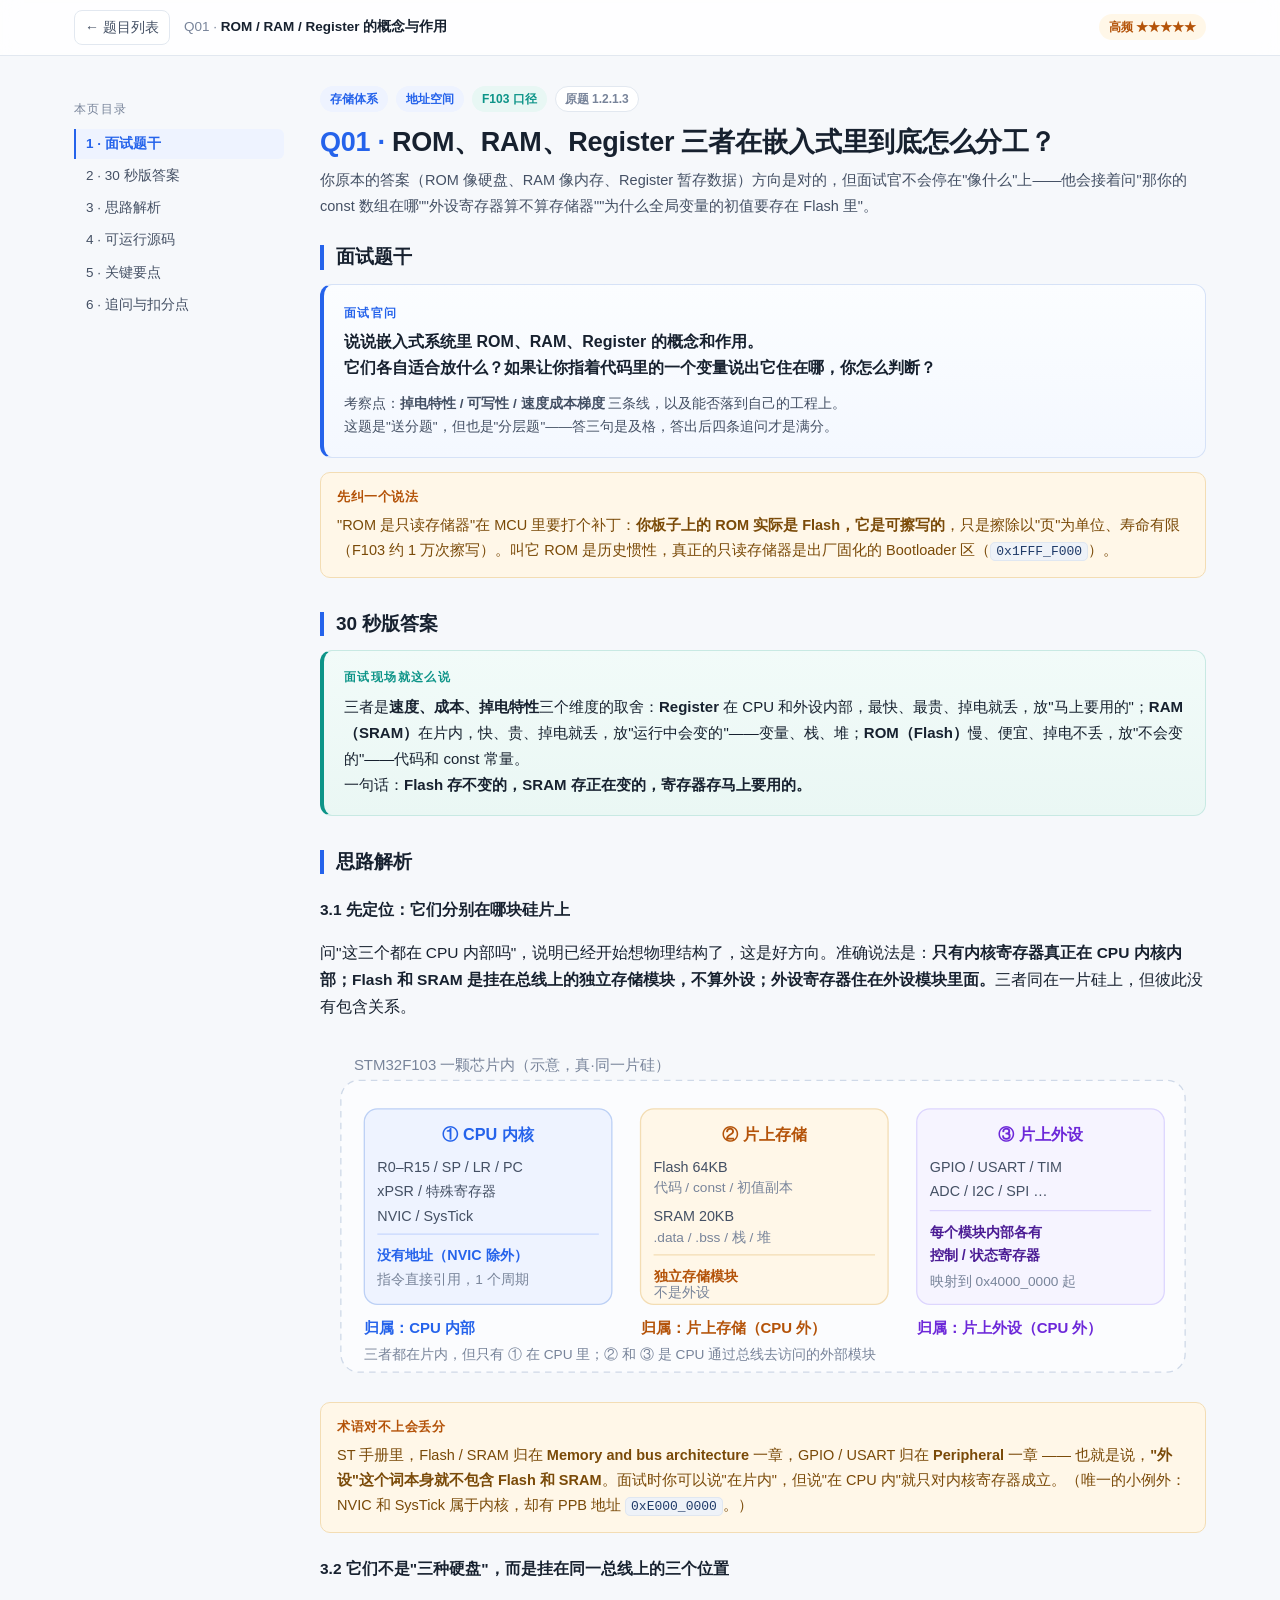
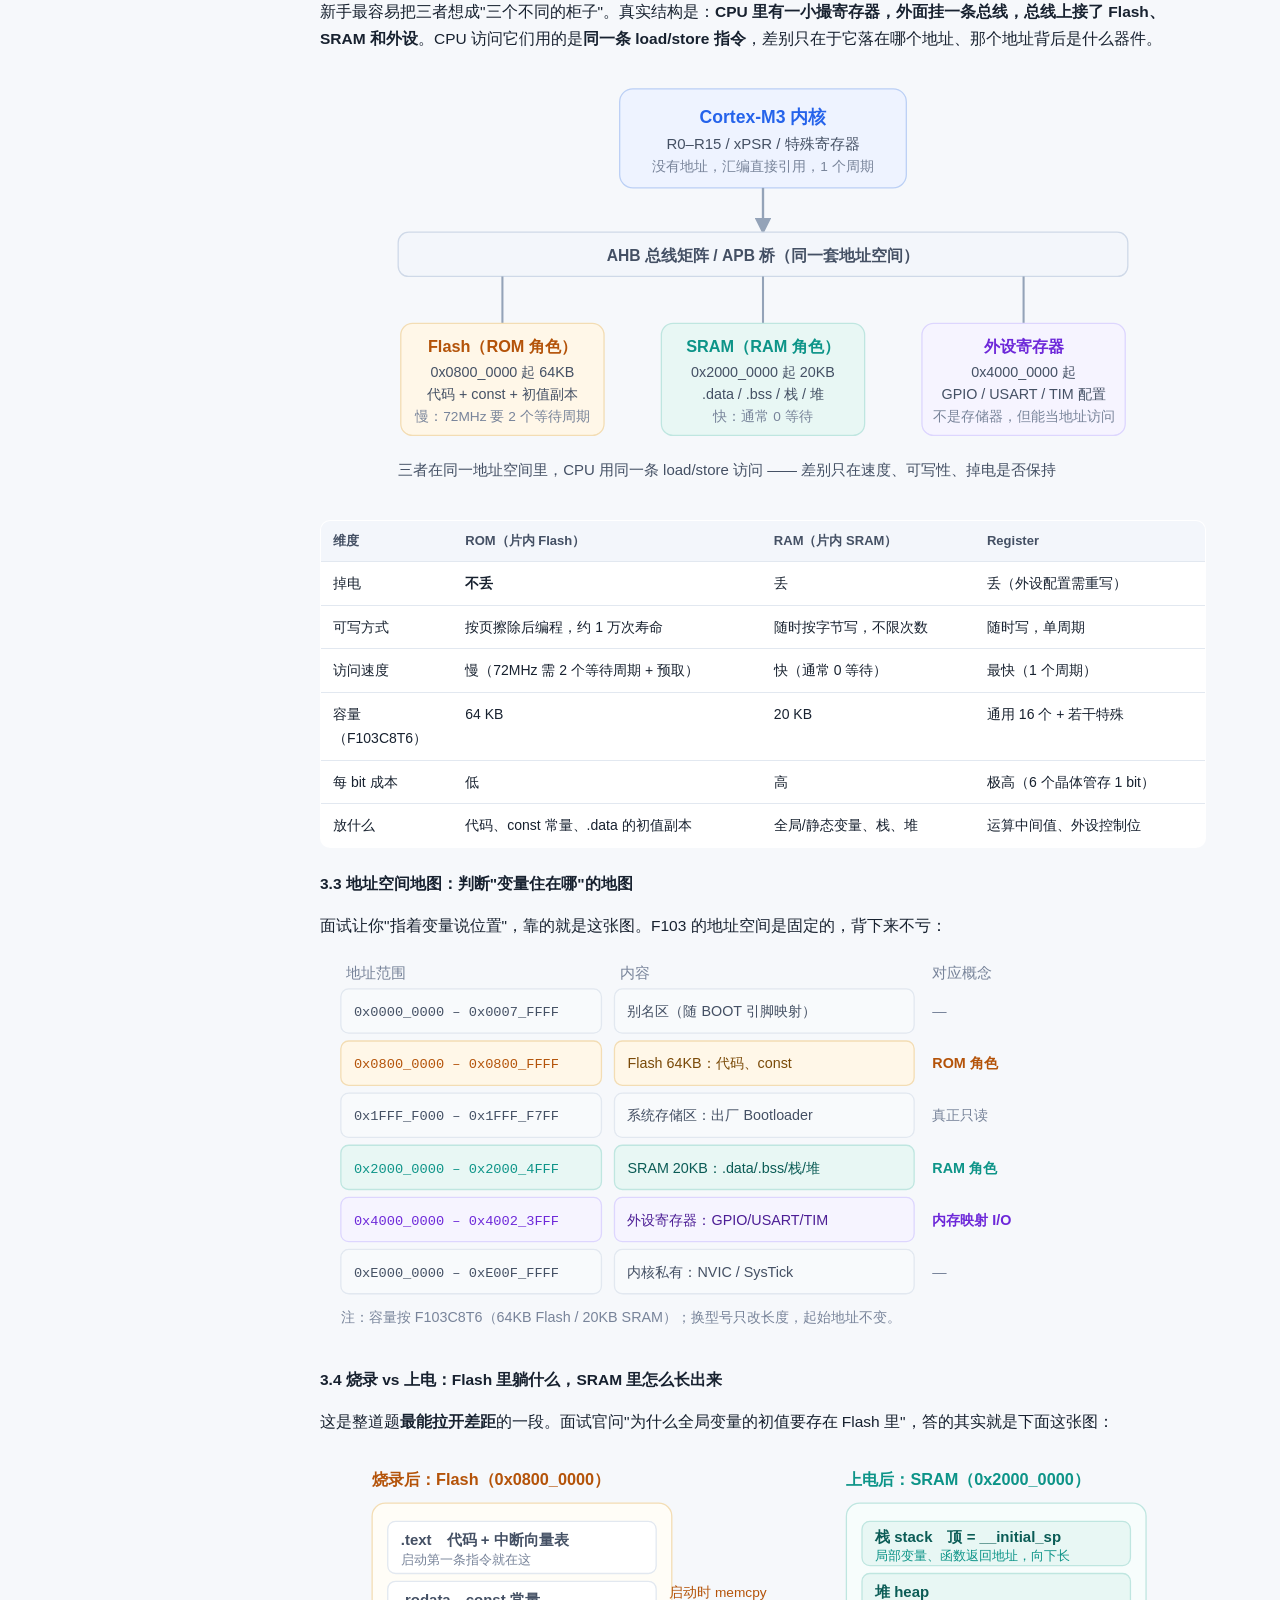
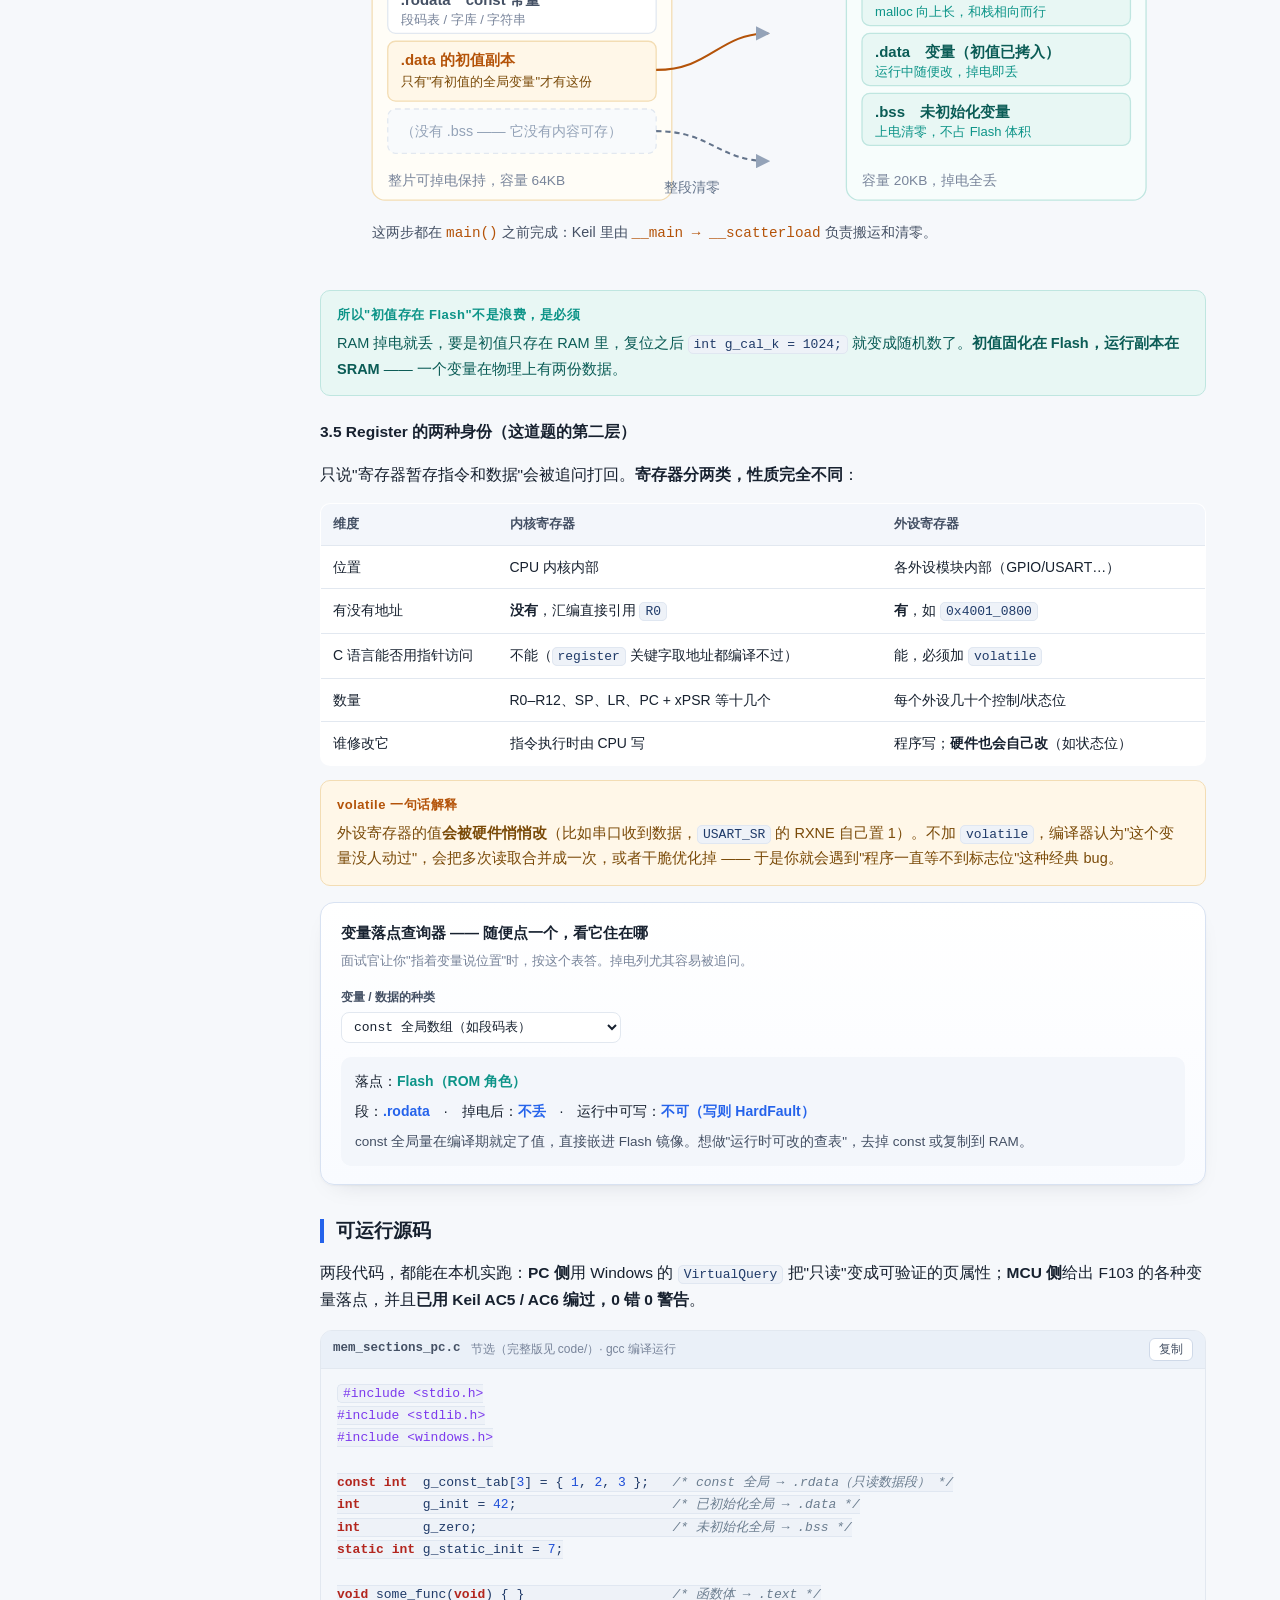
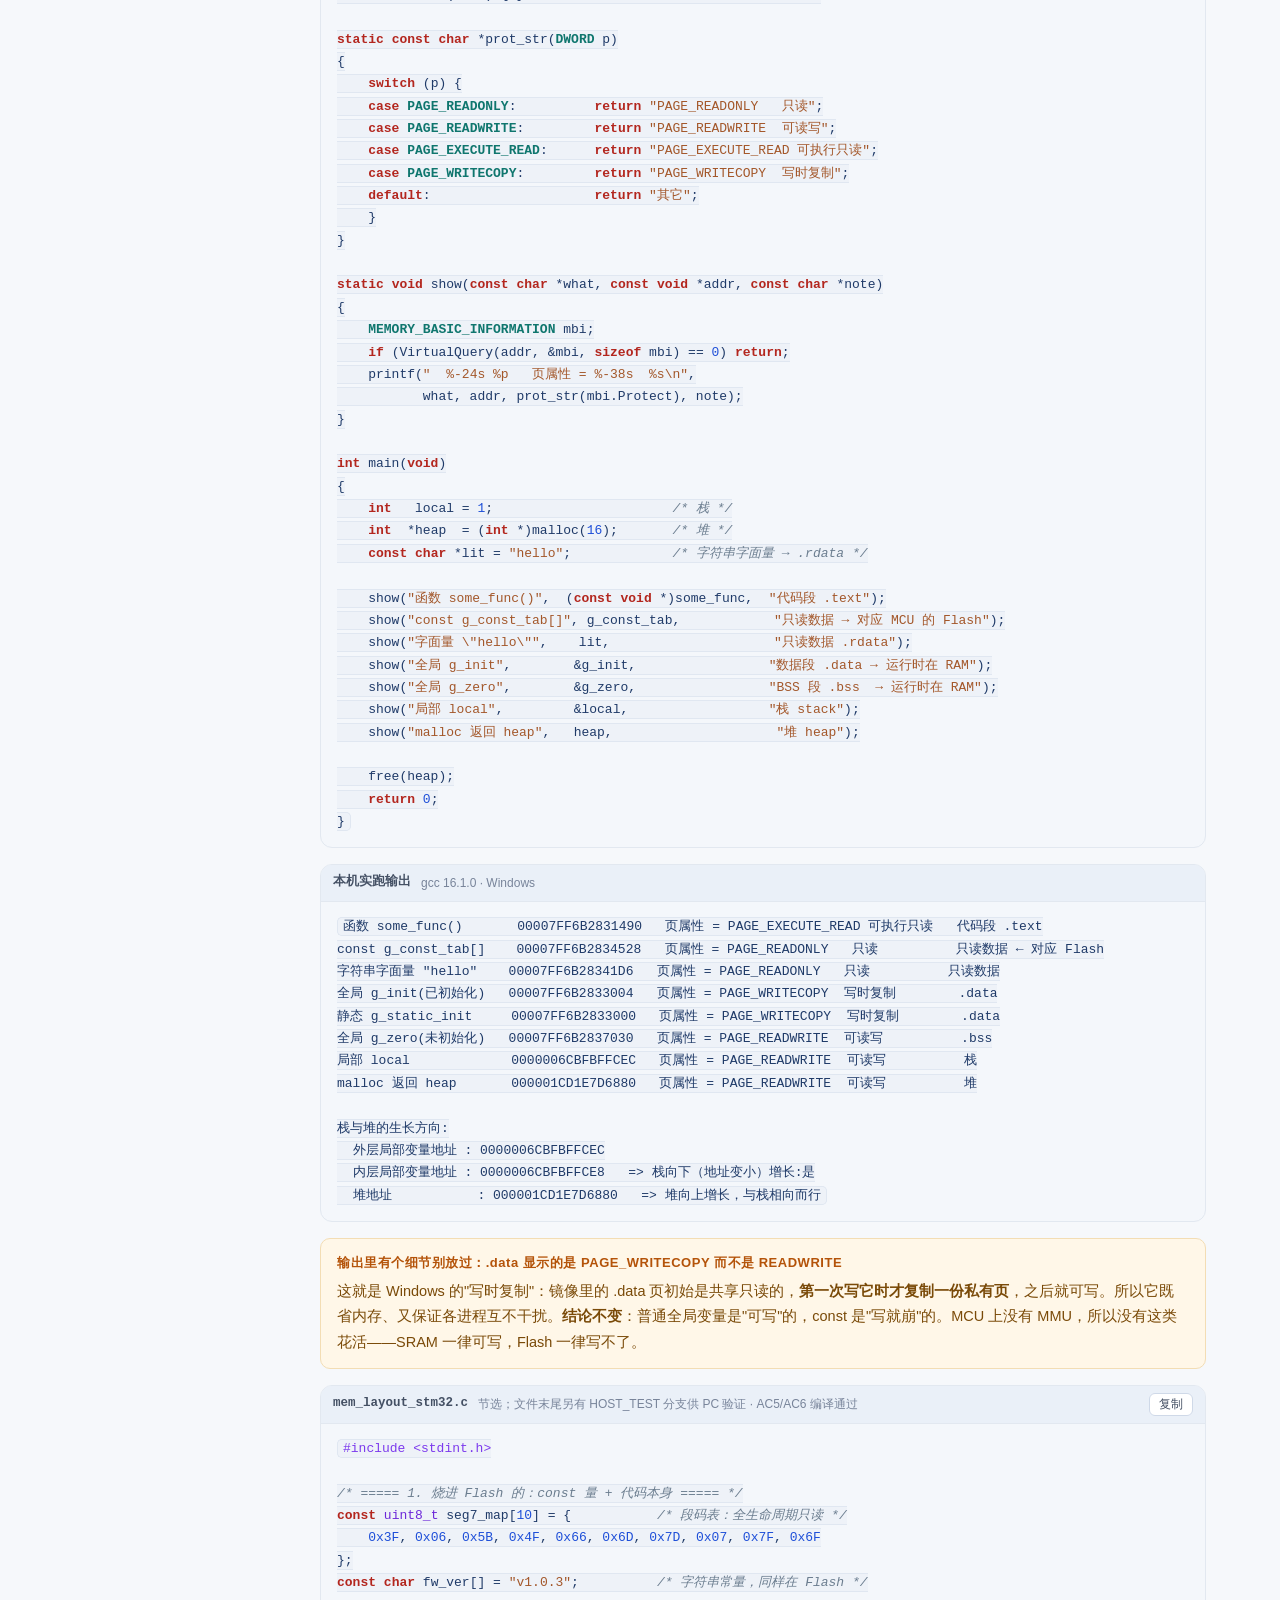
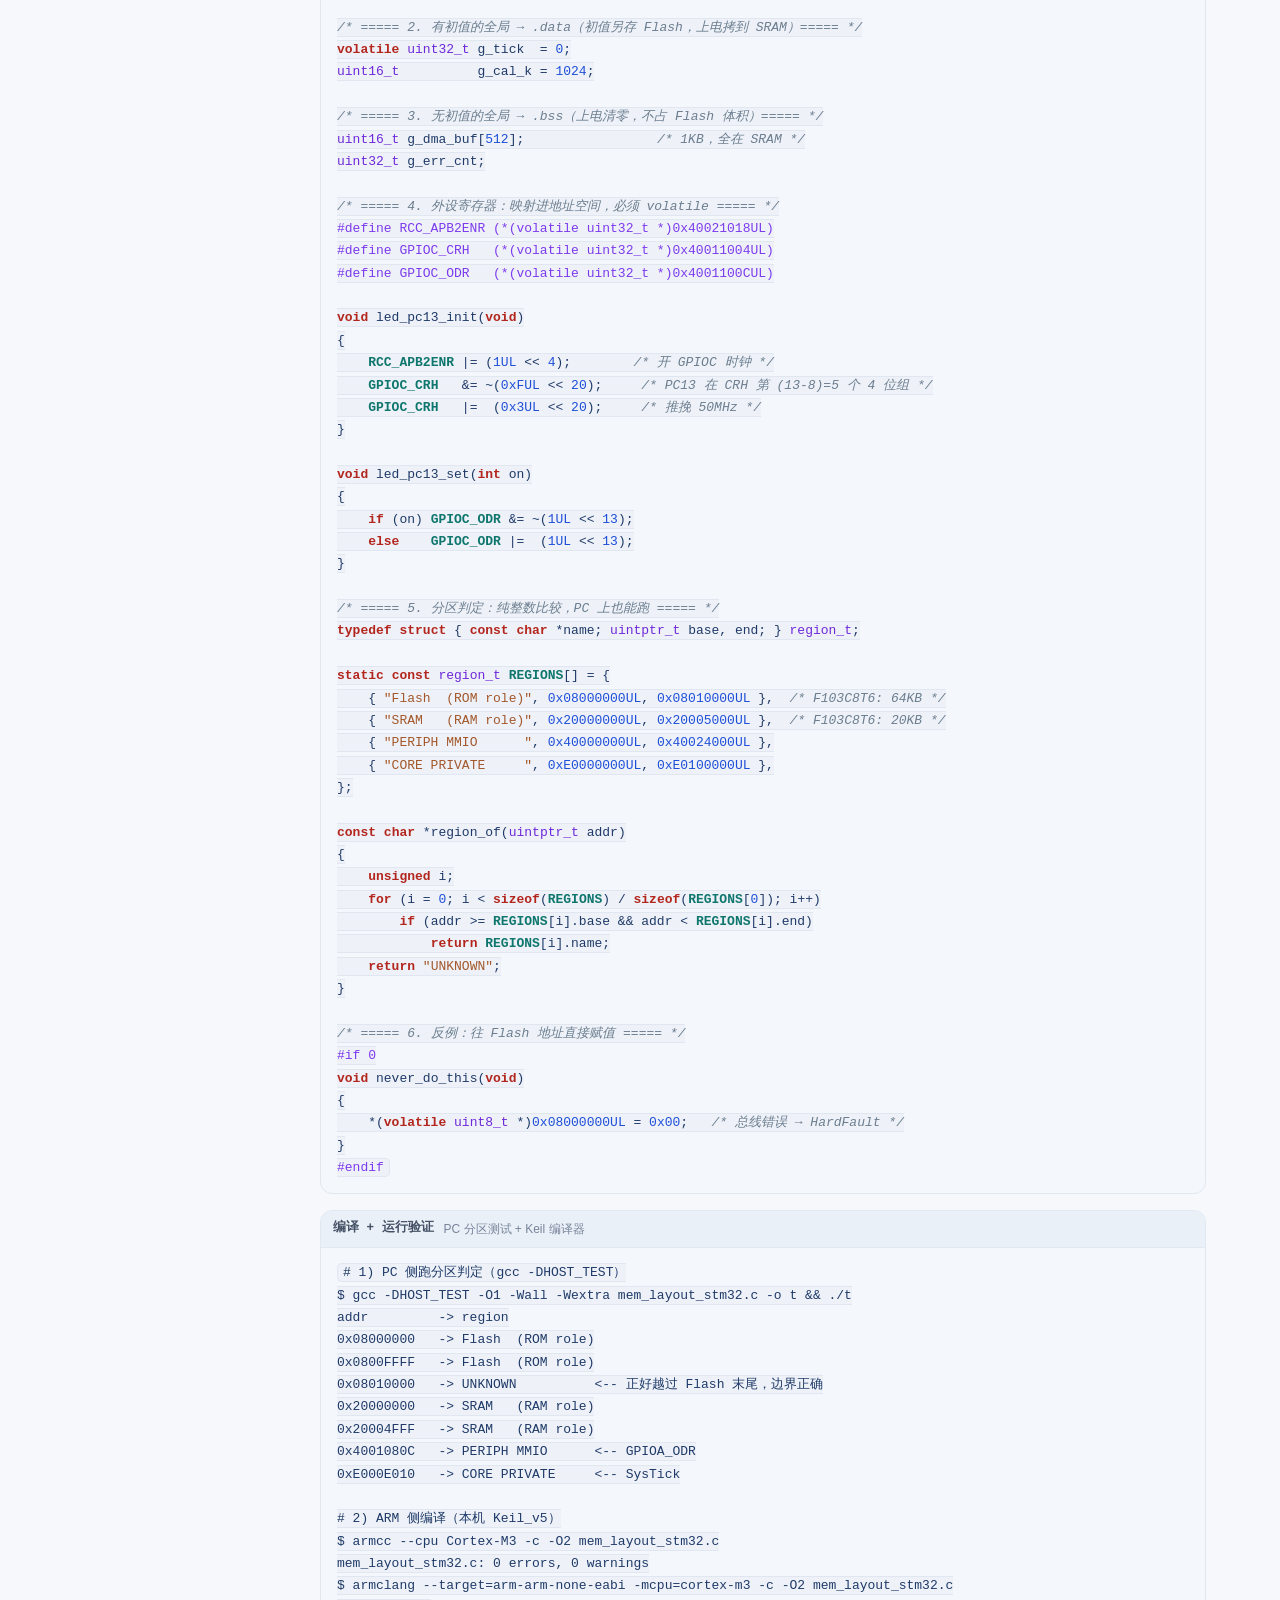
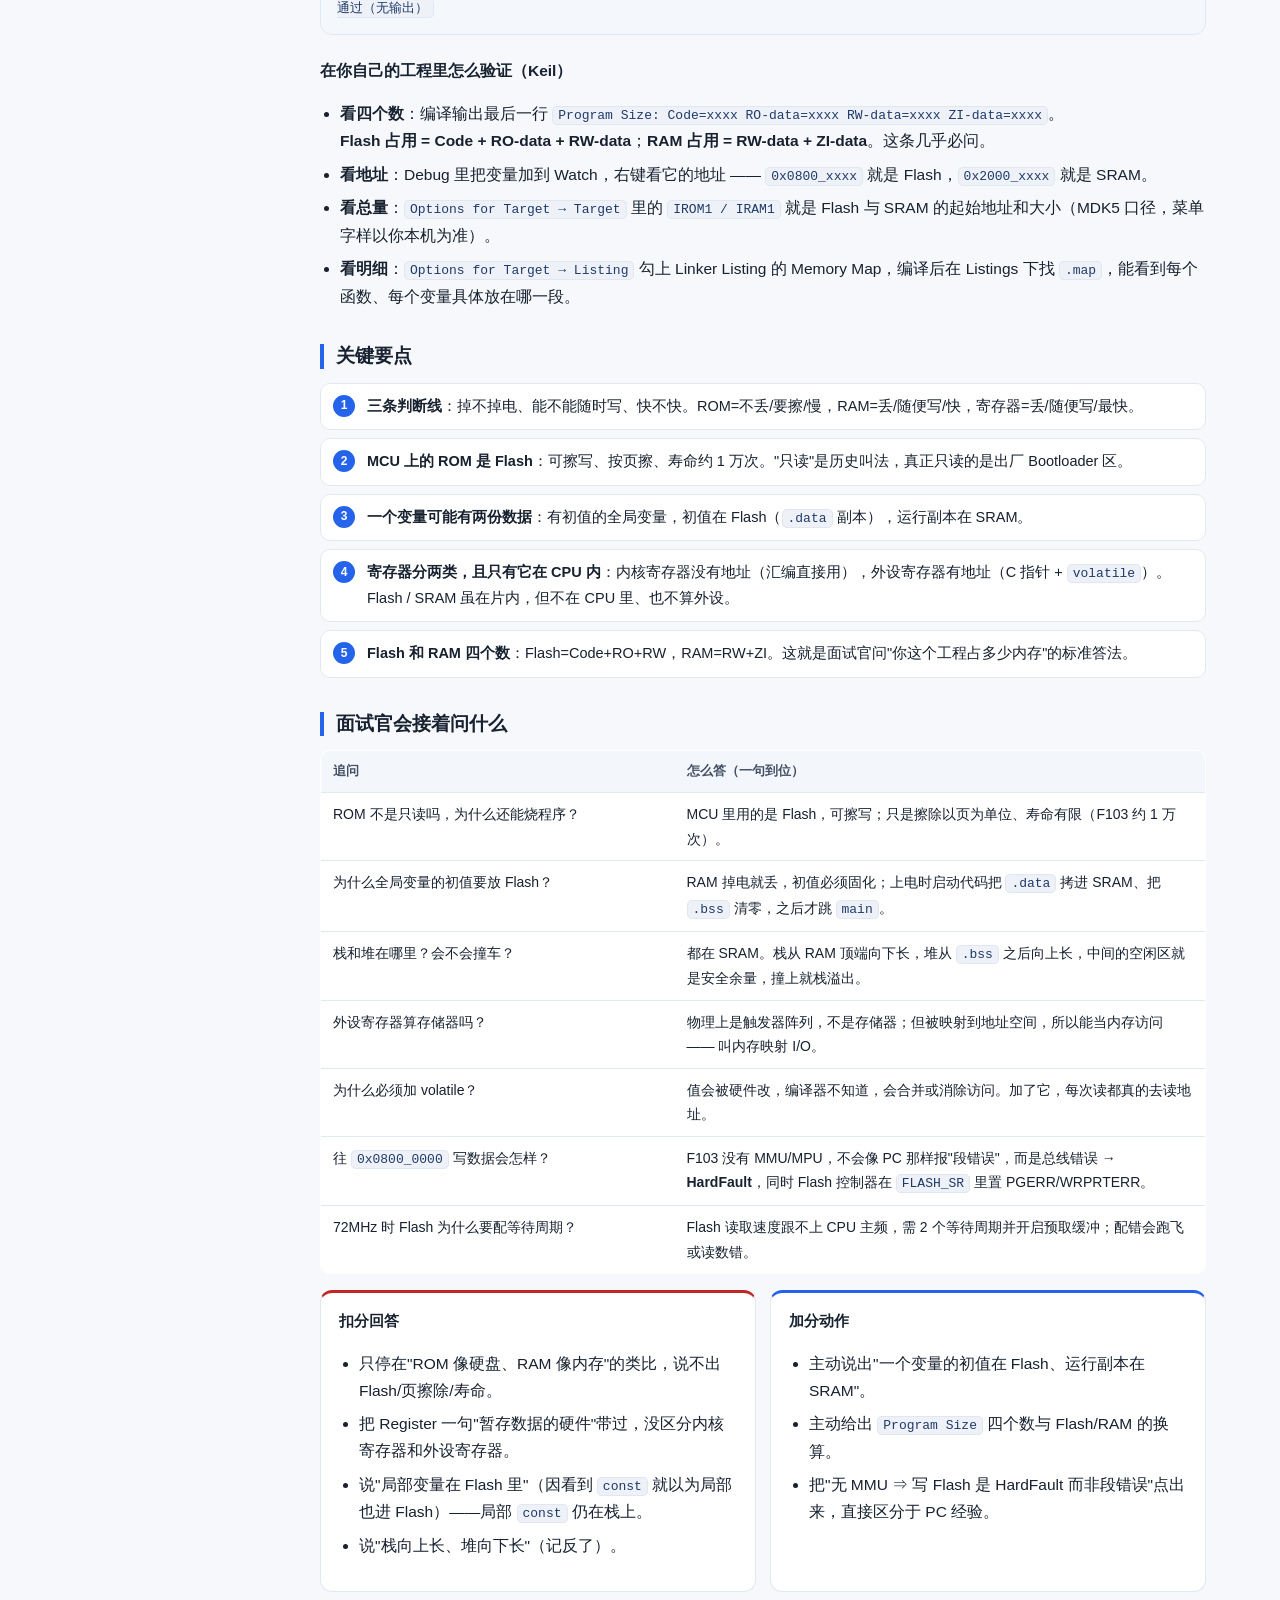
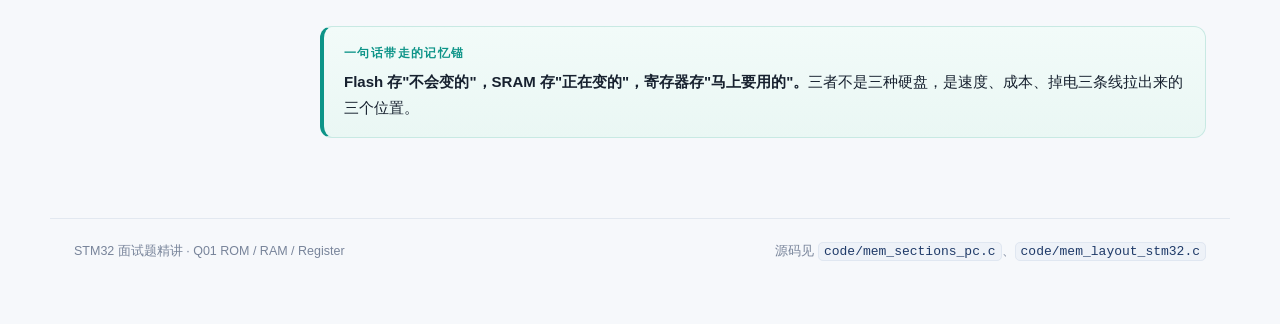
==== 01-ROM-RAM-Register.html @ 076850e4 "feat: STM32 面试题精讲静态站点（目录页 + Q01 + 格式示例页） - 纯静态、零依赖、可离线打开；共用 assets/style.css 与 assets/app.js - code/" ====
<!DOCTYPE html>
<!--
================================================================================
 [项目] STM32 面试题精讲 · 可视化讲解网页系列
 [本页] Q01 · ROM / RAM / Register 的概念与作用（原题 1.2.1.3）
 [生成] 2026-11-24　｜　同目录 README.md 是项目总说明，改代码前先读它
================================================================================

 [目的]
   把学习者提出的 STM32 问题改写成面试高频考法，做成一个可离线打开的单页讲解。
   读者对象：正在准备嵌入式面试、需要一个"考前扫一眼就能复述"的版本，而不是教科书。
   本页要回答的原始问题：ROM、RAM、Register 的概念和作用；三者在硅片上的物理归属；
   代码里一个变量究竟落在 Flash 还是 SRAM。

 [页面结构] 固定六块，顺序不许调换
   ① 面试题干      改写成面试官真会问的样子，标注考察点与追问层
   ② 30 秒版答案   现场张口就来的那段，先给结论
   ③ 思路解析      4 张内联 SVG（硅片归属图 / 总线结构 / 地址空间 / 烧录与上电对比）
                   + 1 个交互件"变量落点查询器"（文件末尾内联 script 实现）
   ④ 可运行源码    裸寄存器 + PC 侧验证程序；代码块为节选，完整版见 code/
   ⑤ 关键要点      5 条，带编号
   ⑥ 追问与扣分点  面试官会接着问什么、哪些答法减分
   页尾一句"记忆锚"，用于复述。

 [技术结构]
   1 零依赖：无 CDN、无框架、无外链字体，双击本文件即可离线打开。
   2 assets/style.css  全部样式，浅色主题，配色与圆角集中在 :root 变量。
   3 assets/app.js     四件事：C 代码轻量着色、代码块复制按钮、
                       左侧目录自动生成并随滚动高亮、顶部阅读进度条。
   4 本页专属脚本：文件尾部 <script>，只有"变量落点查询器"一段，纯原生 JS。
   5 目录页 index.html 由人工维护题目列表；新增页面后必须在那里补一条 <a class="pitem">。

 [使用方式]
   双击 html 打开；代码块右上角按钮可复制；左侧目录随滚动高亮；
   交互件：点开下拉选项，下方"落点 / 段 / 掉电 / 可写 / 说明"即时更新。

 [事实口径]
   芯片按 STM32F103（容量取 F103C8T6：64KB Flash、20KB SRAM）；寄存器地址取自 RM0008；
   库以标准外设库为主，同时给裸寄存器写法。
   页内数字均有来源：PC 侧结论来自 gcc 实跑输出，MCU 侧代码经 Keil AC5 / AC6 编译验证。
   改数字前先复跑对应程序，不要凭记忆改。

 [修改要求] 后来者（含 AI）必须遵守
   1 不要删除或拆散 assets/ 两个共用文件，其他页面依赖它们。
   2 页面内不要硬编码颜色（内联 SVG 的 fill 除外），统一走 CSS 变量。
   3 代码块的 HTML 特殊字符必须转义；不需要着色的块（编译输出、终端记录）加 data-raw。
   4 正文用中文引号；代码与属性里的引号必须是 ASCII 直引号。
   5 新增 h2 时补 id 与 data-toc，左侧目录会自动收录。
   6 新增题目页：复制本文件结构，命名 NN-英文短名.html，六块顺序不变，并同步 index.html。
   7 本 HTML 注释内禁止出现连续两个英文字符减号，否则注释边界会失效；分隔线统一用等号。
================================================================================
-->
<html lang="zh-CN">
<head>
<meta charset="utf-8">
<meta name="viewport" content="width=device-width, initial-scale=1">
<title>Q01 · ROM / RAM / Register · STM32 面试题精讲</title>
<link rel="stylesheet" href="assets/style.css">
</head>
<body>
<div id="progress"></div>

<div class="topbar">
  <div class="inner">
    <a class="home" href="index.html">← 题目列表</a>
    <span class="crumb">Q01 · <b>ROM / RAM / Register 的概念与作用</b></span>
    <span class="chip w" style="margin-left:auto">高频 ★★★★★</span>
  </div>
</div>

<div class="layout">
  <aside class="toc">
    <div class="toc-title">本页目录</div>
    <nav id="toc"></nav>
  </aside>

  <main>
    <div class="hero">
      <div class="tagrow">
        <span class="chip b">存储体系</span>
        <span class="chip b">地址空间</span>
        <span class="chip t">F103 口径</span>
        <span class="chip ghost">原题 1.2.1.3</span>
      </div>
      <h1><span class="qno">Q01 ·</span> ROM、RAM、Register 三者在嵌入式里到底怎么分工？</h1>
      <p class="sub">你原本的答案（ROM 像硬盘、RAM 像内存、Register 暂存数据）方向是对的，但面试官不会停在"像什么"上——他会接着问"那你的 const 数组在哪""外设寄存器算不算存储器""为什么全局变量的初值要存在 Flash 里"。</p>
    </div>

    <!-- ============ 1 ============ -->
    <section class="sec">
      <h2 id="q" data-toc="1 · 面试题干">面试题干</h2>
      <div class="qbox">
        <div class="qlabel">面试官问</div>
        <p class="qtext">说说嵌入式系统里 ROM、RAM、Register 的概念和作用。<br>
        它们各自适合放什么？如果让你指着代码里的一个变量说出它住在哪，你怎么判断？</p>
        <p class="qsub">考察点：<b>掉电特性 / 可写性 / 速度成本梯度</b> 三条线，以及能否落到自己的工程上。<br>
        这题是"送分题"，但也是"分层题"——答三句是及格，答出后四条追问才是满分。</p>
      </div>
      <div class="callout warn">
        <span class="ct">先纠一个说法</span>
        "ROM 是只读存储器"在 MCU 里要打个补丁：<b>你板子上的 ROM 实际是 Flash，它是可擦写的</b>，只是擦除以"页"为单位、寿命有限（F103 约 1 万次擦写）。叫它 ROM 是历史惯性，真正的只读存储器是出厂固化的 Bootloader 区（<code>0x1FFF_F000</code>）。
      </div>
    </section>

    <!-- ============ 2 ============ -->
    <section class="sec">
      <h2 id="tldr" data-toc="2 · 30 秒版答案">30 秒版答案</h2>
      <div class="tldr">
        <div class="tl">面试现场就这么说</div>
        <p>三者是<b>速度、成本、掉电特性</b>三个维度的取舍：<b>Register</b> 在 CPU 和外设内部，最快、最贵、掉电就丢，放"马上要用的"；<b>RAM（SRAM）</b>在片内，快、贵、掉电就丢，放"运行中会变的"——变量、栈、堆；<b>ROM（Flash）</b>慢、便宜、掉电不丢，放"不会变的"——代码和 const 常量。<br>
        一句话：<b>Flash 存不变的，SRAM 存正在变的，寄存器存马上要用的。</b></p>
      </div>
    </section>

    <!-- ============ 3 ============ -->
    <section class="sec">
      <h2 id="how" data-toc="3 · 思路解析">思路解析</h2>

      <h3>3.1 先定位：它们分别在哪块硅片上</h3>
      <p>问"这三个都在 CPU 内部吗"，说明已经开始想物理结构了，这是好方向。准确说法是：<b>只有内核寄存器真正在 CPU 内核内部；Flash 和 SRAM 是挂在总线上的独立存储模块，不算外设；外设寄存器住在外设模块里面。</b>三者同在一片硅上，但彼此没有包含关系。</p>

      <svg viewBox="0 0 680 264" width="100%" role="img" aria-label="CPU 内核、片上存储、片上外设三者的物理归属示意图" style="font-family:-apple-system,'Segoe UI','Microsoft YaHei',sans-serif">
        <text x="26" y="26" font-size="11.5" fill="#78849a">STM32F103 一颗芯片内（示意，真·同一片硅）</text>
        <rect x="16" y="34" width="648" height="224" rx="14" fill="#fbfcfe" stroke="#cfd9e8" stroke-dasharray="5 4"/>

        <!-- ① CPU 内核 -->
        <rect x="34" y="56" width="190" height="150" rx="10" fill="#eef3ff" stroke="#bcd0f5"/>
        <text x="129" y="80" font-size="12.5" font-weight="700" fill="#2563eb" text-anchor="middle">① CPU 内核</text>
        <text x="44" y="104" font-size="11" fill="#445064">R0–R15 / SP / LR / PC</text>
        <text x="44" y="123" font-size="11" fill="#445064">xPSR / 特殊寄存器</text>
        <text x="44" y="142" font-size="11" fill="#445064">NVIC / SysTick</text>
        <line x1="44" y1="152" x2="214" y2="152" stroke="#c7d7fe" stroke-width="1"/>
        <text x="44" y="172" font-size="11" fill="#2563eb" font-weight="600">没有地址（NVIC 除外）</text>
        <text x="44" y="190" font-size="10.5" fill="#78849a">指令直接引用，1 个周期</text>

        <!-- ② 片上存储 -->
        <rect x="246" y="56" width="190" height="150" rx="10" fill="#fff7e8" stroke="#f3ddb4"/>
        <text x="341" y="80" font-size="12.5" font-weight="700" fill="#b45309" text-anchor="middle">② 片上存储</text>
        <text x="256" y="104" font-size="11" fill="#445064">Flash 64KB</text>
        <text x="256" y="120" font-size="10.5" fill="#78849a">代码 / const / 初值副本</text>
        <text x="256" y="142" font-size="11" fill="#445064">SRAM 20KB</text>
        <text x="256" y="158" font-size="10.5" fill="#78849a">.data / .bss / 栈 / 堆</text>
        <line x1="256" y1="168" x2="426" y2="168" stroke="#f3ddb4" stroke-width="1"/>
        <text x="256" y="188" font-size="11" fill="#b45309" font-weight="600">独立存储模块</text>
        <text x="256" y="200" font-size="10.5" fill="#78849a">不是外设</text>

        <!-- ③ 片上外设 -->
        <rect x="458" y="56" width="190" height="150" rx="10" fill="#f6f4ff" stroke="#ddd6fe"/>
        <text x="553" y="80" font-size="12.5" font-weight="700" fill="#6d28d9" text-anchor="middle">③ 片上外设</text>
        <text x="468" y="104" font-size="11" fill="#445064">GPIO / USART / TIM</text>
        <text x="468" y="123" font-size="11" fill="#445064">ADC / I2C / SPI …</text>
        <line x1="468" y1="134" x2="638" y2="134" stroke="#ddd6fe" stroke-width="1"/>
        <text x="468" y="154" font-size="11" fill="#4c1d95" font-weight="600">每个模块内部各有</text>
        <text x="468" y="172" font-size="11" fill="#4c1d95" font-weight="600">控制 / 状态寄存器</text>
        <text x="468" y="192" font-size="10.5" fill="#78849a">映射到 0x4000_0000 起</text>

        <!-- 归属结论 -->
        <text x="34" y="228" font-size="11.5" font-weight="700" fill="#2563eb">归属：CPU 内部</text>
        <text x="246" y="228" font-size="11.5" font-weight="700" fill="#b45309">归属：片上存储（CPU 外）</text>
        <text x="458" y="228" font-size="11.5" font-weight="700" fill="#6d28d9">归属：片上外设（CPU 外）</text>
        <text x="34" y="248" font-size="10.5" fill="#78849a">三者都在片内，但只有 ① 在 CPU 里；② 和 ③ 是 CPU 通过总线去访问的外部模块</text>
      </svg>

      <div class="callout warn">
        <span class="ct">术语对不上会丢分</span>
        ST 手册里，Flash / SRAM 归在 <b>Memory and bus architecture</b> 一章，GPIO / USART 归在 <b>Peripheral</b> 一章 —— 也就是说，<b>"外设"这个词本身就不包含 Flash 和 SRAM</b>。面试时你可以说"在片内"，但说"在 CPU 内"就只对内核寄存器成立。（唯一的小例外：NVIC 和 SysTick 属于内核，却有 PPB 地址 <code>0xE000_0000</code>。）
      </div>

      <h3>3.2 它们不是"三种硬盘"，而是挂在同一总线上的三个位置</h3>
      <p>新手最容易把三者想成"三个不同的柜子"。真实结构是：<b>CPU 里有一小撮寄存器，外面挂一条总线，总线上接了 Flash、SRAM 和外设</b>。CPU 访问它们用的是<b>同一条 load/store 指令</b>，差别只在于它落在哪个地址、那个地址背后是什么器件。</p>

      <svg viewBox="0 0 680 330" width="100%" role="img" aria-label="MCU 存储体系结构示意图" style="font-family:-apple-system,'Segoe UI','Microsoft YaHei',sans-serif">
        <!-- CPU -->
        <rect x="230" y="16" width="220" height="76" rx="10" fill="#eef3ff" stroke="#bcd0f5"/>
        <text x="340" y="42" font-size="13.5" font-weight="700" fill="#2563eb" text-anchor="middle">Cortex-M3 内核</text>
        <text x="340" y="62" font-size="11.5" fill="#445064" text-anchor="middle">R0–R15 / xPSR / 特殊寄存器</text>
        <text x="340" y="79" font-size="10.5" fill="#78849a" text-anchor="middle">没有地址，汇编直接引用，1 个周期</text>
        <line x1="340" y1="92" x2="340" y2="126" stroke="#94a3b8" stroke-width="1.8" marker-end="url(#a2)"/>

        <!-- 总线 -->
        <rect x="60" y="126" width="560" height="34" rx="8" fill="#f3f6fb" stroke="#cfd9e8"/>
        <text x="340" y="148" font-size="12" font-weight="600" fill="#445064" text-anchor="middle">AHB 总线矩阵 / APB 桥（同一套地址空间）</text>

        <!-- 三个从设备 -->
        <line x1="140" y1="160" x2="140" y2="196" stroke="#94a3b8" stroke-width="1.6"/>
        <line x1="340" y1="160" x2="340" y2="196" stroke="#94a3b8" stroke-width="1.6"/>
        <line x1="540" y1="160" x2="540" y2="196" stroke="#94a3b8" stroke-width="1.6"/>

        <rect x="62" y="196" width="156" height="86" rx="9" fill="#fff7e8" stroke="#f3ddb4"/>
        <text x="140" y="218" font-size="12.5" font-weight="700" fill="#b45309" text-anchor="middle">Flash（ROM 角色）</text>
        <text x="140" y="237" font-size="11" fill="#445064" text-anchor="middle">0x0800_0000 起 64KB</text>
        <text x="140" y="254" font-size="11" fill="#445064" text-anchor="middle">代码 + const + 初值副本</text>
        <text x="140" y="271" font-size="10.5" fill="#78849a" text-anchor="middle">慢：72MHz 要 2 个等待周期</text>

        <rect x="262" y="196" width="156" height="86" rx="9" fill="#e8f7f4" stroke="#bfe6e0"/>
        <text x="340" y="218" font-size="12.5" font-weight="700" fill="#0d9488" text-anchor="middle">SRAM（RAM 角色）</text>
        <text x="340" y="237" font-size="11" fill="#445064" text-anchor="middle">0x2000_0000 起 20KB</text>
        <text x="340" y="254" font-size="11" fill="#445064" text-anchor="middle">.data / .bss / 栈 / 堆</text>
        <text x="340" y="271" font-size="10.5" fill="#78849a" text-anchor="middle">快：通常 0 等待</text>

        <rect x="462" y="196" width="156" height="86" rx="9" fill="#f6f4ff" stroke="#ddd6fe"/>
        <text x="540" y="218" font-size="12.5" font-weight="700" fill="#6d28d9" text-anchor="middle">外设寄存器</text>
        <text x="540" y="237" font-size="11" fill="#445064" text-anchor="middle">0x4000_0000 起</text>
        <text x="540" y="254" font-size="11" fill="#445064" text-anchor="middle">GPIO / USART / TIM 配置</text>
        <text x="540" y="271" font-size="10.5" fill="#78849a" text-anchor="middle">不是存储器，但能当地址访问</text>

        <text x="60" y="312" font-size="11.5" fill="#445064">三者在同一地址空间里，CPU 用同一条 load/store 访问 —— 差别只在速度、可写性、掉电是否保持</text>
        <defs>
          <marker id="a2" markerWidth="7" markerHeight="7" refX="6" refY="3.5" orient="auto">
            <path d="M0,0 L7,3.5 L0,7 z" fill="#94a3b8"/>
          </marker>
        </defs>
      </svg>

      <div class="tablewrap">
        <table class="t">
          <thead>
            <tr><th style="width:15%">维度</th><th>ROM（片内 Flash）</th><th>RAM（片内 SRAM）</th><th>Register</th></tr>
          </thead>
          <tbody>
            <tr><td>掉电</td><td><b>不丢</b></td><td>丢</td><td>丢（外设配置需重写）</td></tr>
            <tr><td>可写方式</td><td>按页擦除后编程，约 1 万次寿命</td><td>随时按字节写，不限次数</td><td>随时写，单周期</td></tr>
            <tr><td>访问速度</td><td>慢（72MHz 需 2 个等待周期 + 预取）</td><td>快（通常 0 等待）</td><td>最快（1 个周期）</td></tr>
            <tr><td>容量（F103C8T6）</td><td>64 KB</td><td>20 KB</td><td>通用 16 个 + 若干特殊</td></tr>
            <tr><td>每 bit 成本</td><td>低</td><td>高</td><td>极高（6 个晶体管存 1 bit）</td></tr>
            <tr><td>放什么</td><td>代码、const 常量、.data 的初值副本</td><td>全局/静态变量、栈、堆</td><td>运算中间值、外设控制位</td></tr>
          </tbody>
        </table>
      </div>

      <h3>3.3 地址空间地图：判断"变量住在哪"的地图</h3>
      <p>面试让你"指着变量说位置"，靠的就是这张图。F103 的地址空间是固定的，背下来不亏：</p>

      <svg viewBox="0 0 680 292" width="100%" role="img" aria-label="STM32F103 地址空间分区图" style="font-family:-apple-system,'Segoe UI','Microsoft YaHei',sans-serif">
        <text x="20" y="18" font-size="11.5" fill="#78849a">地址范围</text>
        <text x="230" y="18" font-size="11.5" fill="#78849a">内容</text>
        <text x="470" y="18" font-size="11.5" fill="#78849a">对应概念</text>

        <rect x="16" y="26" width="200" height="34" rx="6" fill="#f8fafc" stroke="#e2e8f0"/>
        <text x="26" y="47" font-size="10.5" font-family="Consolas,monospace" fill="#445064">0x0000_0000 – 0x0007_FFFF</text>
        <rect x="226" y="26" width="230" height="34" rx="6" fill="#f8fafc" stroke="#e2e8f0"/>
        <text x="236" y="47" font-size="11" fill="#445064">别名区（随 BOOT 引脚映射）</text>
        <text x="470" y="47" font-size="11" fill="#78849a">—</text>

        <rect x="16" y="66" width="200" height="34" rx="6" fill="#fff7e8" stroke="#f3ddb4"/>
        <text x="26" y="87" font-size="10.5" font-family="Consolas,monospace" fill="#b45309">0x0800_0000 – 0x0800_FFFF</text>
        <rect x="226" y="66" width="230" height="34" rx="6" fill="#fff7e8" stroke="#f3ddb4"/>
        <text x="236" y="87" font-size="11" fill="#7a4a08">Flash 64KB：代码、const</text>
        <text x="470" y="87" font-size="11" font-weight="600" fill="#b45309">ROM 角色</text>

        <rect x="16" y="106" width="200" height="34" rx="6" fill="#f8fafc" stroke="#e2e8f0"/>
        <text x="26" y="127" font-size="10.5" font-family="Consolas,monospace" fill="#445064">0x1FFF_F000 – 0x1FFF_F7FF</text>
        <rect x="226" y="106" width="230" height="34" rx="6" fill="#f8fafc" stroke="#e2e8f0"/>
        <text x="236" y="127" font-size="11" fill="#445064">系统存储区：出厂 Bootloader</text>
        <text x="470" y="127" font-size="11" fill="#78849a">真正只读</text>

        <rect x="16" y="146" width="200" height="34" rx="6" fill="#e8f7f4" stroke="#bfe6e0"/>
        <text x="26" y="167" font-size="10.5" font-family="Consolas,monospace" fill="#0d9488">0x2000_0000 – 0x2000_4FFF</text>
        <rect x="226" y="146" width="230" height="34" rx="6" fill="#e8f7f4" stroke="#bfe6e0"/>
        <text x="236" y="167" font-size="11" fill="#0b5c56">SRAM 20KB：.data/.bss/栈/堆</text>
        <text x="470" y="167" font-size="11" font-weight="600" fill="#0d9488">RAM 角色</text>

        <rect x="16" y="186" width="200" height="34" rx="6" fill="#f6f4ff" stroke="#ddd6fe"/>
        <text x="26" y="207" font-size="10.5" font-family="Consolas,monospace" fill="#6d28d9">0x4000_0000 – 0x4002_3FFF</text>
        <rect x="226" y="186" width="230" height="34" rx="6" fill="#f6f4ff" stroke="#ddd6fe"/>
        <text x="236" y="207" font-size="11" fill="#4c1d95">外设寄存器：GPIO/USART/TIM</text>
        <text x="470" y="207" font-size="11" font-weight="600" fill="#6d28d9">内存映射 I/O</text>

        <rect x="16" y="226" width="200" height="34" rx="6" fill="#f8fafc" stroke="#e2e8f0"/>
        <text x="26" y="247" font-size="10.5" font-family="Consolas,monospace" fill="#445064">0xE000_0000 – 0xE00F_FFFF</text>
        <rect x="226" y="226" width="230" height="34" rx="6" fill="#f8fafc" stroke="#e2e8f0"/>
        <text x="236" y="247" font-size="11" fill="#445064">内核私有：NVIC / SysTick</text>
        <text x="470" y="247" font-size="11" fill="#78849a">—</text>

        <text x="16" y="282" font-size="11" fill="#78849a">注：容量按 F103C8T6（64KB Flash / 20KB SRAM）；换型号只改长度，起始地址不变。</text>
      </svg>

      <h3>3.4 烧录 vs 上电：Flash 里躺什么，SRAM 里怎么长出来</h3>
      <p>这是整道题<b>最能拉开差距</b>的一段。面试官问"为什么全局变量的初值要存在 Flash 里"，答的其实就是下面这张图：</p>

      <svg viewBox="0 0 680 320" width="100%" role="img" aria-label="烧录后 Flash 内容与上电后 SRAM 布局对比图" style="font-family:-apple-system,'Segoe UI','Microsoft YaHei',sans-serif">
        <text x="40" y="26" font-size="12.5" font-weight="700" fill="#b45309">烧录后：Flash（0x0800_0000）</text>
        <text x="404" y="26" font-size="12.5" font-weight="700" fill="#0d9488">上电后：SRAM（0x2000_0000）</text>

        <!-- Flash 侧 -->
        <rect x="40" y="40" width="230" height="228" rx="10" fill="#fffdf7" stroke="#f3ddb4"/>
        <rect x="52" y="54" width="206" height="40" rx="6" fill="#fff" stroke="#e2e8f0"/>
        <text x="62" y="72" font-size="11.5" font-weight="600" fill="#445064">.text　代码 + 中断向量表</text>
        <text x="62" y="87" font-size="10" fill="#78849a">启动第一条指令就在这</text>

        <rect x="52" y="100" width="206" height="40" rx="6" fill="#fff" stroke="#e2e8f0"/>
        <text x="62" y="118" font-size="11.5" font-weight="600" fill="#445064">.rodata　const 常量</text>
        <text x="62" y="133" font-size="10" fill="#78849a">段码表 / 字库 / 字符串</text>

        <rect x="52" y="146" width="206" height="46" rx="6" fill="#fff7e8" stroke="#f3ddb4"/>
        <text x="62" y="164" font-size="11.5" font-weight="600" fill="#b45309">.data 的初值副本</text>
        <text x="62" y="180" font-size="10" fill="#7a4a08">只有"有初值的全局变量"才有这份</text>

        <rect x="52" y="198" width="206" height="34" rx="6" fill="#f8fafc" stroke="#e2e8f0" stroke-dasharray="4 3"/>
        <text x="62" y="219" font-size="11" fill="#94a3b8">（没有 .bss —— 它没有内容可存）</text>
        <text x="52" y="256" font-size="10.5" fill="#78849a">整片可掉电保持，容量 64KB</text>

        <!-- 箭头 -->
        <path d="M258,168 C300,168 306,140 344,140" fill="none" stroke="#b45309" stroke-width="1.6" marker-end="url(#a3)"/>
        <text x="268" y="112" font-size="10.5" fill="#b45309">启动时 memcpy</text>
        <path d="M258,215 C300,215 306,238 344,238" fill="none" stroke="#64748b" stroke-width="1.6" stroke-dasharray="4 3" marker-end="url(#a3)"/>
        <text x="264" y="262" font-size="10.5" fill="#64748b">整段清零</text>

        <!-- SRAM 侧 -->
        <rect x="404" y="40" width="230" height="228" rx="10" fill="#f7fdfc" stroke="#bfe6e0"/>
        <rect x="416" y="54" width="206" height="34" rx="6" fill="#e8f7f4" stroke="#bfe6e0"/>
        <text x="426" y="70" font-size="11.5" font-weight="600" fill="#0b5c56">栈 stack　顶 = __initial_sp</text>
        <text x="426" y="84" font-size="10" fill="#0d9488">局部变量、函数返回地址，向下长</text>

        <rect x="416" y="94" width="206" height="40" rx="6" fill="#e8f7f4" stroke="#bfe6e0"/>
        <text x="426" y="112" font-size="11.5" font-weight="600" fill="#0b5c56">堆 heap</text>
        <text x="426" y="127" font-size="10" fill="#0d9488">malloc 向上长，和栈相向而行</text>

        <rect x="416" y="140" width="206" height="40" rx="6" fill="#e8f7f4" stroke="#bfe6e0"/>
        <text x="426" y="158" font-size="11.5" font-weight="600" fill="#0b5c56">.data　变量（初值已拷入）</text>
        <text x="426" y="173" font-size="10" fill="#0d9488">运行中随便改，掉电即丢</text>

        <rect x="416" y="186" width="206" height="40" rx="6" fill="#e8f7f4" stroke="#bfe6e0"/>
        <text x="426" y="204" font-size="11.5" font-weight="600" fill="#0b5c56">.bss　未初始化变量</text>
        <text x="426" y="219" font-size="10" fill="#0d9488">上电清零，不占 Flash 体积</text>

        <text x="416" y="256" font-size="10.5" fill="#78849a">容量 20KB，掉电全丢</text>

        <defs>
          <marker id="a3" markerWidth="7" markerHeight="7" refX="6" refY="3.5" orient="auto">
            <path d="M0,0 L7,3.5 L0,7 z" fill="#94a3b8"/>
          </marker>
        </defs>
        <text x="40" y="296" font-size="11" fill="#445064">这两步都在 <tspan font-family="Consolas,monospace" fill="#b45309">main()</tspan> 之前完成：Keil 里由 <tspan font-family="Consolas,monospace" fill="#b45309">__main → __scatterload</tspan> 负责搬运和清零。</text>
      </svg>

      <div class="callout good">
        <span class="ct">所以"初值存在 Flash"不是浪费，是必须</span>
        RAM 掉电就丢，要是初值只存在 RAM 里，复位之后 <code>int g_cal_k = 1024;</code> 就变成随机数了。<b>初值固化在 Flash，运行副本在 SRAM</b> —— 一个变量在物理上有两份数据。
      </div>

      <h3>3.5 Register 的两种身份（这道题的第二层）</h3>
      <p>只说"寄存器暂存指令和数据"会被追问打回。<b>寄存器分两类，性质完全不同</b>：</p>

      <div class="tablewrap">
        <table class="t">
          <thead><tr><th style="width:20%">维度</th><th>内核寄存器</th><th>外设寄存器</th></tr></thead>
          <tbody>
            <tr><td>位置</td><td>CPU 内核内部</td><td>各外设模块内部（GPIO/USART…）</td></tr>
            <tr><td>有没有地址</td><td><b>没有</b>，汇编直接引用 <code>R0</code></td><td><b>有</b>，如 <code>0x4001_0800</code></td></tr>
            <tr><td>C 语言能否用指针访问</td><td>不能（<code>register</code> 关键字取地址都编译不过）</td><td>能，必须加 <code>volatile</code></td></tr>
            <tr><td>数量</td><td>R0–R12、SP、LR、PC + xPSR 等十几个</td><td>每个外设几十个控制/状态位</td></tr>
            <tr><td>谁修改它</td><td>指令执行时由 CPU 写</td><td>程序写；<b>硬件也会自己改</b>（如状态位）</td></tr>
          </tbody>
        </table>
      </div>

      <div class="callout warn">
        <span class="ct">volatile 一句话解释</span>
        外设寄存器的值<b>会被硬件悄悄改</b>（比如串口收到数据，<code>USART_SR</code> 的 RXNE 自己置 1）。不加 <code>volatile</code>，编译器认为"这个变量没人动过"，会把多次读取合并成一次，或者干脆优化掉 —— 于是你就会遇到"程序一直等不到标志位"这种经典 bug。
      </div>

      <div class="widget">
        <h4>变量落点查询器 —— 随便点一个，看它住在哪</h4>
        <p class="wsub">面试官让你"指着变量说位置"时，按这个表答。掉电列尤其容易被追问。</p>
        <div class="wrow">
          <div class="wfield" style="min-width:280px">
            <label for="vkind">变量 / 数据的种类</label>
            <select id="vkind">
              <option value="0">const 全局数组（如段码表）</option>
              <option value="1">字符串字面量 "hello"</option>
              <option value="2">有初值的全局变量 int g = 42</option>
              <option value="3">无初值的全局变量 int g;</option>
              <option value="4">函数里的局部变量</option>
              <option value="5">malloc 出来的缓冲区</option>
              <option value="6">外设寄存器 GPIOA-&gt;ODR</option>
              <option value="7">内核寄存器 R0</option>
              <option value="8">函数内 static 变量</option>
            </select>
          </div>
        </div>
        <div class="wout">
          <div style="margin-bottom:6px">落点：<span class="modename" id="w_where">—</span></div>
          <div style="margin-bottom:6px">段：<b id="w_sec">—</b>　·　掉电后：<b id="w_keep">—</b>　·　运行中可写：<b id="w_rw">—</b></div>
          <div id="w_tip" style="color:#445064;font-size:13.5px">—</div>
        </div>
      </div>
    </section>

    <!-- ============ 4 ============ -->
    <section class="sec">
      <h2 id="code" data-toc="4 · 可运行源码">可运行源码</h2>
      <p>两段代码，都能在本机实跑：<b>PC 侧</b>用 Windows 的 <code>VirtualQuery</code> 把"只读"变成可验证的页属性；<b>MCU 侧</b>给出 F103 的各种变量落点，并且<b>已用 Keil AC5 / AC6 编过，0 错 0 警告</b>。</p>

      <figure class="code">
        <figcaption><span class="fname">mem_sections_pc.c</span><span class="note">节选（完整版见 code/）· gcc 编译运行</span><button class="copy" type="button">复制</button></figcaption>
        <pre><code class="lang-c">#include &lt;stdio.h&gt;
#include &lt;stdlib.h&gt;
#include &lt;windows.h&gt;

const int  g_const_tab[3] = { 1, 2, 3 };   /* const 全局 → .rdata（只读数据段） */
int        g_init = 42;                    /* 已初始化全局 → .data */
int        g_zero;                         /* 未初始化全局 → .bss */
static int g_static_init = 7;

void some_func(void) { }                   /* 函数体 → .text */

static const char *prot_str(DWORD p)
{
    switch (p) {
    case PAGE_READONLY:          return "PAGE_READONLY   只读";
    case PAGE_READWRITE:         return "PAGE_READWRITE  可读写";
    case PAGE_EXECUTE_READ:      return "PAGE_EXECUTE_READ 可执行只读";
    case PAGE_WRITECOPY:         return "PAGE_WRITECOPY  写时复制";
    default:                     return "其它";
    }
}

static void show(const char *what, const void *addr, const char *note)
{
    MEMORY_BASIC_INFORMATION mbi;
    if (VirtualQuery(addr, &amp;mbi, sizeof mbi) == 0) return;
    printf("  %-24s %p   页属性 = %-38s  %s\n",
           what, addr, prot_str(mbi.Protect), note);
}

int main(void)
{
    int   local = 1;                       /* 栈 */
    int  *heap  = (int *)malloc(16);       /* 堆 */
    const char *lit = "hello";             /* 字符串字面量 → .rdata */

    show("函数 some_func()",  (const void *)some_func,  "代码段 .text");
    show("const g_const_tab[]", g_const_tab,            "只读数据 → 对应 MCU 的 Flash");
    show("字面量 \"hello\"",    lit,                     "只读数据 .rdata");
    show("全局 g_init",        &amp;g_init,                 "数据段 .data → 运行时在 RAM");
    show("全局 g_zero",        &amp;g_zero,                 "BSS 段 .bss  → 运行时在 RAM");
    show("局部 local",         &amp;local,                  "栈 stack");
    show("malloc 返回 heap",   heap,                     "堆 heap");

    free(heap);
    return 0;
}</code></pre>
      </figure>

      <figure class="code">
        <figcaption><span class="fname">本机实跑输出</span><span class="note">gcc 16.1.0 · Windows</span></figcaption>
        <pre><code data-raw>函数 some_func()       00007FF6B2831490   页属性 = PAGE_EXECUTE_READ 可执行只读   代码段 .text
const g_const_tab[]    00007FF6B2834528   页属性 = PAGE_READONLY   只读          只读数据 ← 对应 Flash
字符串字面量 "hello"    00007FF6B28341D6   页属性 = PAGE_READONLY   只读          只读数据
全局 g_init(已初始化)   00007FF6B2833004   页属性 = PAGE_WRITECOPY  写时复制        .data
静态 g_static_init     00007FF6B2833000   页属性 = PAGE_WRITECOPY  写时复制        .data
全局 g_zero(未初始化)   00007FF6B2837030   页属性 = PAGE_READWRITE  可读写          .bss
局部 local             0000006CBFBFFCEC   页属性 = PAGE_READWRITE  可读写          栈
malloc 返回 heap       000001CD1E7D6880   页属性 = PAGE_READWRITE  可读写          堆

栈与堆的生长方向:
  外层局部变量地址 : 0000006CBFBFFCEC
  内层局部变量地址 : 0000006CBFBFFCE8   =&gt; 栈向下（地址变小）增长:是
  堆地址           : 000001CD1E7D6880   =&gt; 堆向上增长，与栈相向而行</code></pre>
      </figure>

      <div class="callout warn">
        <span class="ct">输出里有个细节别放过：.data 显示的是 PAGE_WRITECOPY 而不是 READWRITE</span>
        这就是 Windows 的"写时复制"：镜像里的 .data 页初始是共享只读的，<b>第一次写它时才复制一份私有页</b>，之后就可写。所以它既省内存、又保证各进程互不干扰。<b>结论不变</b>：普通全局变量是"可写"的，const 是"写就崩"的。MCU 上没有 MMU，所以没有这类花活——SRAM 一律可写，Flash 一律写不了。
      </div>

      <figure class="code">
        <figcaption><span class="fname">mem_layout_stm32.c</span><span class="note">节选；文件末尾另有 HOST_TEST 分支供 PC 验证 · AC5/AC6 编译通过</span><button class="copy" type="button">复制</button></figcaption>
        <pre><code class="lang-c">#include &lt;stdint.h&gt;

/* ===== 1. 烧进 Flash 的：const 量 + 代码本身 ===== */
const uint8_t seg7_map[10] = {           /* 段码表：全生命周期只读 */
    0x3F, 0x06, 0x5B, 0x4F, 0x66, 0x6D, 0x7D, 0x07, 0x7F, 0x6F
};
const char fw_ver[] = "v1.0.3";          /* 字符串常量，同样在 Flash */

/* ===== 2. 有初值的全局 → .data（初值另存 Flash，上电拷到 SRAM）===== */
volatile uint32_t g_tick  = 0;
uint16_t          g_cal_k = 1024;

/* ===== 3. 无初值的全局 → .bss（上电清零，不占 Flash 体积）===== */
uint16_t g_dma_buf[512];                 /* 1KB，全在 SRAM */
uint32_t g_err_cnt;

/* ===== 4. 外设寄存器：映射进地址空间，必须 volatile ===== */
#define RCC_APB2ENR (*(volatile uint32_t *)0x40021018UL)
#define GPIOC_CRH   (*(volatile uint32_t *)0x40011004UL)
#define GPIOC_ODR   (*(volatile uint32_t *)0x4001100CUL)

void led_pc13_init(void)
{
    RCC_APB2ENR |= (1UL &lt;&lt; 4);        /* 开 GPIOC 时钟 */
    GPIOC_CRH   &amp;= ~(0xFUL &lt;&lt; 20);     /* PC13 在 CRH 第 (13-8)=5 个 4 位组 */
    GPIOC_CRH   |=  (0x3UL &lt;&lt; 20);     /* 推挽 50MHz */
}

void led_pc13_set(int on)
{
    if (on) GPIOC_ODR &amp;= ~(1UL &lt;&lt; 13);
    else    GPIOC_ODR |=  (1UL &lt;&lt; 13);
}

/* ===== 5. 分区判定：纯整数比较，PC 上也能跑 ===== */
typedef struct { const char *name; uintptr_t base, end; } region_t;

static const region_t REGIONS[] = {
    { "Flash  (ROM role)", 0x08000000UL, 0x08010000UL },  /* F103C8T6: 64KB */
    { "SRAM   (RAM role)", 0x20000000UL, 0x20005000UL },  /* F103C8T6: 20KB */
    { "PERIPH MMIO      ", 0x40000000UL, 0x40024000UL },
    { "CORE PRIVATE     ", 0xE0000000UL, 0xE0100000UL },
};

const char *region_of(uintptr_t addr)
{
    unsigned i;
    for (i = 0; i &lt; sizeof(REGIONS) / sizeof(REGIONS[0]); i++)
        if (addr &gt;= REGIONS[i].base &amp;&amp; addr &lt; REGIONS[i].end)
            return REGIONS[i].name;
    return "UNKNOWN";
}

/* ===== 6. 反例：往 Flash 地址直接赋值 ===== */
#if 0
void never_do_this(void)
{
    *(volatile uint8_t *)0x08000000UL = 0x00;   /* 总线错误 → HardFault */
}
#endif</code></pre>
      </figure>

      <figure class="code">
        <figcaption><span class="fname">编译 + 运行验证</span><span class="note">PC 分区测试 + Keil 编译器</span></figcaption>
        <pre><code data-raw># 1) PC 侧跑分区判定（gcc -DHOST_TEST）
$ gcc -DHOST_TEST -O1 -Wall -Wextra mem_layout_stm32.c -o t &amp;&amp; ./t
addr         -&gt; region
0x08000000   -&gt; Flash  (ROM role)
0x0800FFFF   -&gt; Flash  (ROM role)
0x08010000   -&gt; UNKNOWN          &lt;-- 正好越过 Flash 末尾，边界正确
0x20000000   -&gt; SRAM   (RAM role)
0x20004FFF   -&gt; SRAM   (RAM role)
0x4001080C   -&gt; PERIPH MMIO      &lt;-- GPIOA_ODR
0xE000E010   -&gt; CORE PRIVATE     &lt;-- SysTick

# 2) ARM 侧编译（本机 Keil_v5）
$ armcc --cpu Cortex-M3 -c -O2 mem_layout_stm32.c
mem_layout_stm32.c: 0 errors, 0 warnings
$ armclang --target=arm-arm-none-eabi -mcpu=cortex-m3 -c -O2 mem_layout_stm32.c
通过（无输出）</code></pre>
      </figure>

      <h3>在你自己的工程里怎么验证（Keil）</h3>
      <ul class="plain">
        <li><b>看四个数</b>：编译输出最后一行 <code>Program Size: Code=xxxx RO-data=xxxx RW-data=xxxx ZI-data=xxxx</code>。<br>
          <b>Flash 占用 = Code + RO-data + RW-data</b>；<b>RAM 占用 = RW-data + ZI-data</b>。这条几乎必问。</li>
        <li><b>看地址</b>：Debug 里把变量加到 Watch，右键看它的地址 —— <code>0x0800_xxxx</code> 就是 Flash，<code>0x2000_xxxx</code> 就是 SRAM。</li>
        <li><b>看总量</b>：<code>Options for Target → Target</code> 里的 <code>IROM1 / IRAM1</code> 就是 Flash 与 SRAM 的起始地址和大小（MDK5 口径，菜单字样以你本机为准）。</li>
        <li><b>看明细</b>：<code>Options for Target → Listing</code> 勾上 Linker Listing 的 Memory Map，编译后在 Listings 下找 <code>.map</code>，能看到每个函数、每个变量具体放在哪一段。</li>
      </ul>
    </section>

    <!-- ============ 5 ============ -->
    <section class="sec">
      <h2 id="key" data-toc="5 · 关键要点">关键要点</h2>
      <ul class="points">
        <li><b>三条判断线</b>：掉不掉电、能不能随时写、快不快。ROM=不丢/要擦/慢，RAM=丢/随便写/快，寄存器=丢/随便写/最快。</li>
        <li><b>MCU 上的 ROM 是 Flash</b>：可擦写、按页擦、寿命约 1 万次。"只读"是历史叫法，真正只读的是出厂 Bootloader 区。</li>
        <li><b>一个变量可能有两份数据</b>：有初值的全局变量，初值在 Flash（<code>.data</code> 副本），运行副本在 SRAM。</li>
        <li><b>寄存器分两类，且只有它在 CPU 内</b>：内核寄存器没有地址（汇编直接用），外设寄存器有地址（C 指针 + <code>volatile</code>）。Flash / SRAM 虽在片内，但不在 CPU 里、也不算外设。</li>
        <li><b>Flash 和 RAM 四个数</b>：Flash=Code+RO+RW，RAM=RW+ZI。这就是面试官问"你这个工程占多少内存"的标准答法。</li>
      </ul>
    </section>

    <!-- ============ 6 ============ -->
    <section class="sec">
      <h2 id="follow" data-toc="6 · 追问与扣分点">面试官会接着问什么</h2>
      <div class="tablewrap">
        <table class="t">
          <thead><tr><th style="width:40%">追问</th><th>怎么答（一句到位）</th></tr></thead>
          <tbody>
            <tr><td>ROM 不是只读吗，为什么还能烧程序？</td><td>MCU 里用的是 Flash，可擦写；只是擦除以页为单位、寿命有限（F103 约 1 万次）。</td></tr>
            <tr><td>为什么全局变量的初值要放 Flash？</td><td>RAM 掉电就丢，初值必须固化；上电时启动代码把 <code>.data</code> 拷进 SRAM、把 <code>.bss</code> 清零，之后才跳 <code>main</code>。</td></tr>
            <tr><td>栈和堆在哪里？会不会撞车？</td><td>都在 SRAM。栈从 RAM 顶端向下长，堆从 <code>.bss</code> 之后向上长，中间的空闲区就是安全余量，撞上就栈溢出。</td></tr>
            <tr><td>外设寄存器算存储器吗？</td><td>物理上是触发器阵列，不是存储器；但被映射到地址空间，所以能当内存访问 —— 叫内存映射 I/O。</td></tr>
            <tr><td>为什么必须加 volatile？</td><td>值会被硬件改，编译器不知道，会合并或消除访问。加了它，每次读都真的去读地址。</td></tr>
            <tr><td>往 <code>0x0800_0000</code> 写数据会怎样？</td><td>F103 没有 MMU/MPU，不会像 PC 那样报"段错误"，而是总线错误 → <b>HardFault</b>，同时 Flash 控制器在 <code>FLASH_SR</code> 里置 PGERR/WRPRTERR。</td></tr>
            <tr><td>72MHz 时 Flash 为什么要配等待周期？</td><td>Flash 读取速度跟不上 CPU 主频，需 2 个等待周期并开启预取缓冲；配错会跑飞或读数错。</td></tr>
          </tbody>
        </table>
      </div>

      <div class="two" style="margin-top:16px">
        <div class="theirs">
          <h4>扣分回答</h4>
          <ul class="plain">
            <li>只停在"ROM 像硬盘、RAM 像内存"的类比，说不出 Flash/页擦除/寿命。</li>
            <li>把 Register 一句"暂存数据的硬件"带过，没区分内核寄存器和外设寄存器。</li>
            <li>说"局部变量在 Flash 里"（因看到 <code>const</code> 就以为局部也进 Flash）——局部 <code>const</code> 仍在栈上。</li>
            <li>说"栈向上长、堆向下长"（记反了）。</li>
          </ul>
        </div>
        <div class="pp">
          <h4>加分动作</h4>
          <ul class="plain">
            <li>主动说出"一个变量的初值在 Flash、运行副本在 SRAM"。</li>
            <li>主动给出 <code>Program Size</code> 四个数与 Flash/RAM 的换算。</li>
            <li>把"无 MMU ⇒ 写 Flash 是 HardFault 而非段错误"点出来，直接区分于 PC 经验。</li>
          </ul>
        </div>
      </div>
    </section>

    <div class="tldr" style="margin-top:8px">
      <div class="tl">一句话带走的记忆锚</div>
      <p><b>Flash 存"不会变的"，SRAM 存"正在变的"，寄存器存"马上要用的"。</b>三者不是三种硬盘，是速度、成本、掉电三条线拉出来的三个位置。</p>
    </div>
  </main>
</div>

<footer class="pg">
  <span>STM32 面试题精讲 · Q01 ROM / RAM / Register</span>
  <span>源码见 <code>code/mem_sections_pc.c</code>、<code>code/mem_layout_stm32.c</code></span>
</footer>

<script src="assets/app.js"></script>
<script>
/* 本页专用：变量落点查询器 */
(function () {
  var sel = document.getElementById('vkind');
  if (!sel) return;
  var W = document.getElementById('w_where');
  var S = document.getElementById('w_sec');
  var K = document.getElementById('w_keep');
  var R = document.getElementById('w_rw');
  var T = document.getElementById('w_tip');

  /* [落点, 段, 掉电, 可写, 说明] */
  var DATA = [
    ['Flash（ROM 角色）', '.rodata', '不丢', '不可（写则 HardFault）',
      'const 全局量在编译期就定了值，直接嵌进 Flash 镜像。想做"运行时可改的查表"，去掉 const 或复制到 RAM。'],
    ['Flash（ROM 角色）', '.rodata', '不丢', '不可',
      '字符串字面量是只读数据，和 const 同段。想改字符串要先拷进自己的数组：char buf[16]; strcpy(buf, "hello");'],
    ['SRAM（RAM 角色）', '.data', '丢', '可以',
      '有初值的全局变量。初值另存一份在 Flash，上电由启动代码拷进 SRAM，所以它物理上占两份。'],
    ['SRAM（RAM 角色）', '.bss', '丢', '可以',
      '未初始化的全局变量。只在段表里记长度，不占 Flash 体积；上电整段清零，因此"未初始化"实际等于 0，不是随机值。'],
    ['SRAM（RAM 角色）', '栈 stack', '丢', '可以',
      '函数局部变量（包括函数内的 const 局部量）都在栈上。函数一返回，这块内存就作废，别把它的地址传出去。'],
    ['SRAM（RAM 角色）', '堆 heap', '丢', '可以',
      'malloc 申请的空间。嵌入式里要慎用：碎片化 + 申请失败 + 与栈相撞，三条都是现场事故来源。'],
    ['外设寄存器区（0x4000_0000）', '不属于 .data/.bss', '丢（配置需重写）', '可以（必须 volatile）',
      '物理上不是存储器，是触发器阵列；被映射进地址空间，所以能用指针访问。硬件也会自己改它的状态位。'],
    ['CPU 内核内部', '无段概念', '丢', '可以（指令写）',
      'R0 没有地址，汇编直接引用，C 里取地址连编译都过不了。它就是最快的那一层，也是"寄存器"这个词的本义。'],
    ['SRAM（RAM 角色）', '.data 或 .bss', '丢', '可以',
      'static 局部变量：生命周期变成整个程序（所以不在栈上），但作用域仍只在本函数内。面试爱考这个"寿命与作用域不一致"。']
  ];

  function render() {
    var d = DATA[parseInt(sel.value, 10)];
    W.textContent = d[0];
    S.textContent = d[1];
    K.textContent = d[2];
    R.textContent = d[3];
    T.textContent = d[4];
  }
  sel.addEventListener('change', render);
  render();
})();
</script>
</body>
</html>
---- assets/style.css ----
/* ============================================================
   STM32 面试题精讲 · 共用样式（浅色主题 / 离线自包含）
   所有页面只需 <link rel="stylesheet" href="assets/style.css">
   ============================================================ */
:root {
  --bg: #f6f8fb;
  --panel: #ffffff;
  --ink: #17212f;
  --ink2: #445064;
  --ink3: #78849a;
  --line: #e2e8f0;
  --brand: #2563eb;
  --brand-soft: #eef3ff;
  --teal: #0d9488;
  --teal-soft: #e8f7f4;
  --warn: #b45309;
  --warn-soft: #fff7e8;
  --danger: #c02626;
  --danger-soft: #fdeeee;
  --code-bg: #f4f7fb;
  --radius: 14px;
  --shadow: 0 1px 2px rgba(16, 24, 40, .04), 0 10px 26px -16px rgba(16, 24, 40, .18);
  --mono: Consolas, "Cascadia Mono", "JetBrains Mono", "Courier New", monospace;
  --sans: -apple-system, "Segoe UI", "Microsoft YaHei", "PingFang SC", "Hiragino Sans GB", sans-serif;
}

* { box-sizing: border-box; }

html { scroll-behavior: smooth; scroll-padding-top: 76px; }

body {
  margin: 0;
  background: var(--bg);
  color: var(--ink);
  font-family: var(--sans);
  font-size: 15.5px;
  line-height: 1.75;
  -webkit-font-smoothing: antialiased;
}

/* ---------- 顶部进度条 + 顶栏 ---------- */
#progress {
  position: fixed; top: 0; left: 0; height: 3px; width: 0;
  background: linear-gradient(90deg, var(--brand), var(--teal));
  z-index: 99; transition: width .1s linear;
}

.topbar {
  position: sticky; top: 0; z-index: 50;
  background: rgba(255, 255, 255, .82);
  backdrop-filter: blur(10px);
  border-bottom: 1px solid var(--line);
}
.topbar .inner {
  max-width: 1180px; margin: 0 auto; padding: 10px 24px;
  display: flex; align-items: center; gap: 14px;
}
.topbar a.home {
  color: var(--ink2); text-decoration: none; font-size: 14px;
  padding: 4px 10px; border: 1px solid var(--line); border-radius: 8px;
  background: #fff; white-space: nowrap;
}
.topbar a.home:hover { color: var(--brand); border-color: #c7d7fe; }
.topbar .crumb { font-size: 13.5px; color: var(--ink3); overflow: hidden; text-overflow: ellipsis; white-space: nowrap; }
.topbar .crumb b { color: var(--ink); font-weight: 600; }

/* ---------- 布局 ---------- */
.layout {
  max-width: 1180px; margin: 0 auto; padding: 0 24px 80px;
  display: grid; grid-template-columns: 210px minmax(0, 1fr); gap: 36px;
}
@media (max-width: 980px) {
  .layout { grid-template-columns: 1fr; gap: 0; }
  aside.toc { display: none; }
}

aside.toc {
  position: sticky; top: 68px; align-self: start;
  padding-top: 30px; max-height: calc(100vh - 90px); overflow: auto;
}
aside.toc .toc-title {
  font-size: 11.5px; letter-spacing: .12em; color: var(--ink3);
  text-transform: uppercase; margin-bottom: 10px;
}
aside.toc a {
  display: block; padding: 5px 10px; margin-bottom: 2px;
  font-size: 13.5px; color: var(--ink2); text-decoration: none;
  border-left: 2px solid transparent; border-radius: 0 6px 6px 0;
  line-height: 1.5;
}
aside.toc a:hover { background: #eef2f9; color: var(--ink); }
aside.toc a.active {
  color: var(--brand); border-left-color: var(--brand);
  background: var(--brand-soft); font-weight: 600;
}

main { padding-top: 30px; min-width: 0; }

/* ---------- 标题区 ---------- */
.hero { margin-bottom: 26px; }
.hero .tagrow { display: flex; flex-wrap: wrap; gap: 8px; margin-bottom: 12px; }
.hero h1 {
  margin: 0 0 8px; font-size: 27px; line-height: 1.35; letter-spacing: -.01em;
}
.hero h1 .qno { color: var(--brand); }
.hero .sub { color: var(--ink2); font-size: 14.5px; margin: 0; }

.chip {
  display: inline-block; padding: 2px 9px; border-radius: 999px;
  font-size: 12px; line-height: 1.7; font-weight: 600;
  background: #eef2f9; color: var(--ink2); border: 1px solid transparent;
}
.chip.b { background: var(--brand-soft); color: var(--brand); }
.chip.t { background: var(--teal-soft); color: var(--teal); }
.chip.w { background: var(--warn-soft); color: var(--warn); }
.chip.d { background: var(--danger-soft); color: var(--danger); }
.chip.ghost { background: #fff; border-color: var(--line); color: var(--ink3); }

/* ---------- 卡片 / 章节 ---------- */
section.sec { margin-bottom: 34px; }
.sec > h2 {
  font-size: 19px; margin: 0 0 14px; padding-left: 12px;
  border-left: 4px solid var(--brand); line-height: 1.3;
}
.sec > h2 .n { color: var(--ink3); font-weight: 500; margin-right: 6px; font-size: 15px; }
.sec h3 { font-size: 15.5px; margin: 22px 0 8px; color: var(--ink); }

.card {
  background: var(--panel); border: 1px solid var(--line);
  border-radius: var(--radius); padding: 20px 22px; box-shadow: var(--shadow);
}
.card + .card { margin-top: 14px; }
.card > :first-child { margin-top: 0; }
.card > :last-child { margin-bottom: 0; }

/* 面试题干 */
.qbox {
  background: linear-gradient(180deg, #fbfdff, #f4f8ff);
  border: 1px solid #d6e2f7; border-left: 4px solid var(--brand);
  border-radius: 12px; padding: 18px 20px;
}
.qbox .qlabel {
  font-size: 11.5px; letter-spacing: .12em; color: var(--brand);
  font-weight: 700; margin-bottom: 6px;
}
.qbox .qtext { font-size: 16px; font-weight: 600; line-height: 1.65; margin: 0 0 10px; }
.qbox .qsub { font-size: 13.5px; color: var(--ink2); margin: 0; }

/* 30 秒版答案 */
.tldr {
  background: linear-gradient(180deg, #f2fbf9, #eaf7f4);
  border: 1px solid #c8e9e3; border-left: 4px solid var(--teal);
  border-radius: 12px; padding: 16px 20px;
}
.tldr .tl { font-size: 11.5px; letter-spacing: .12em; color: var(--teal); font-weight: 700; margin-bottom: 6px; }
.tldr p { margin: 0; font-size: 15px; }

/* 提示框 */
.callout { border-radius: 10px; padding: 13px 16px; margin: 14px 0; font-size: 14.5px; }
.callout > :first-child { margin-top: 0; }
.callout > :last-child { margin-bottom: 0; }
.callout .ct { font-weight: 700; font-size: 13px; letter-spacing: .04em; display: block; margin-bottom: 4px; }
.callout.good { background: var(--teal-soft); border: 1px solid #bfe6e0; color: #0b5c56; }
.callout.good .ct { color: var(--teal); }
.callout.warn { background: var(--warn-soft); border: 1px solid #f3ddb4; color: #7a4a08; }
.callout.warn .ct { color: var(--warn); }
.callout.bad { background: var(--danger-soft); border: 1px solid #f5cfcf; color: #8f1f1f; }
.callout.bad .ct { color: var(--danger); }

/* ---------- 表格 ---------- */
.tablewrap { overflow-x: auto; margin: 14px 0; }
table.t {
  width: 100%; border-collapse: collapse; font-size: 14px; background: #fff;
  border: 1px solid var(--line); border-radius: 10px; overflow: hidden;
}
table.t th, table.t td { padding: 9px 12px; text-align: left; border-bottom: 1px solid var(--line); vertical-align: top; }
table.t th { background: #f3f6fb; font-weight: 600; font-size: 13px; color: var(--ink2); white-space: nowrap; }
table.t tr:last-child td { border-bottom: 0; }
table.t tbody tr:hover td { background: #fbfcfe; }
table.t code { font-size: 13px; }

/* ---------- 代码块 ---------- */
figure.code {
  margin: 16px 0; border: 1px solid var(--line); border-radius: 12px;
  overflow: hidden; background: var(--code-bg);
}
figure.code figcaption {
  display: flex; align-items: center; gap: 10px;
  padding: 7px 12px; background: #eaf0f8; border-bottom: 1px solid var(--line);
  font-size: 12.5px; color: var(--ink2); font-family: var(--mono);
}
figure.code figcaption .fname { font-weight: 600; }
figure.code figcaption .note { color: var(--ink3); font-family: var(--sans); font-size: 12px; }
figure.code figcaption .copy {
  margin-left: auto; border: 1px solid #cfd9e8; background: #fff; color: var(--ink2);
  border-radius: 6px; font-size: 12px; padding: 2px 9px; cursor: pointer; font-family: var(--sans);
}
figure.code figcaption .copy:hover { color: var(--brand); border-color: #a9c2f7; }
figure.code pre {
  margin: 0; padding: 14px 16px; overflow-x: auto;
  font-family: var(--mono); font-size: 13px; line-height: 1.72; color: #23303f;
  tab-size: 4;
}
figure.code code { font-family: inherit; white-space: pre; }

/* 语法着色（浅色） */
.tk-c { color: #6b7d8f; font-style: italic; }   /* 注释 */
.tk-s { color: #a3572a; }                        /* 字符串 */
.tk-p { color: #7c3aed; }                        /* 预处理 */
.tk-n { color: #1d4ed8; }                        /* 数字 */
.tk-k { color: #b3261e; font-weight: 600; }      /* 关键字 */
.tk-m { color: #0f766e; font-weight: 600; }      /* 宏 / 寄存器 */
.tk-t { color: #6d28d9; }                        /* 类型 */

/* ---------- 行内代码 ---------- */
code {
  background: #eef2f8; border: 1px solid #e0e7f1; border-radius: 5px;
  padding: 1px 5px; font-family: var(--mono); font-size: 13px; color: #1f3a68;
}
h2 code, h3 code, td code, p > code { background: #eef2f8; }

/* ---------- 要点列表 ---------- */
ul.points { list-style: none; padding: 0; margin: 10px 0; counter-reset: pt; }
ul.points li {
  position: relative; padding: 10px 14px 10px 46px; margin-bottom: 8px;
  background: #fff; border: 1px solid var(--line); border-radius: 10px; font-size: 14.5px;
}
ul.points li::before {
  counter-increment: pt; content: counter(pt);
  position: absolute; left: 12px; top: 11px;
  width: 22px; height: 22px; border-radius: 50%;
  background: var(--brand); color: #fff; font-size: 12px; font-weight: 700;
  display: flex; align-items: center; justify-content: center;
}
ul.points li b { color: var(--ink); }

ul.plain { padding-left: 20px; }
ul.plain li { margin: 6px 0; }

/* ---------- 双栏对照 ---------- */
.two { display: grid; grid-template-columns: 1fr 1fr; gap: 14px; }
@media (max-width: 720px) { .two { grid-template-columns: 1fr; } }
.two > div { background: #fff; border: 1px solid var(--line); border-radius: 12px; padding: 16px 18px; }
.two > div h4 { margin: 0 0 8px; font-size: 14.5px; }
.two > div.pp { border-top: 3px solid var(--brand); }
.two > div.od { border-top: 3px solid var(--teal); }
.two > div.theirs { border-top: 3px solid var(--danger); }

/* ---------- 交互器件 ---------- */
.widget {
  background: linear-gradient(180deg, #fff, #f9fbff);
  border: 1px solid #d8e2f2; border-radius: var(--radius);
  padding: 18px 20px; margin: 16px 0; box-shadow: var(--shadow);
}
.widget h4 { margin: 0 0 4px; font-size: 14.5px; }
.widget .wsub { font-size: 13px; color: var(--ink3); margin: 0 0 14px; }
.wrow { display: flex; flex-wrap: wrap; gap: 18px; align-items: flex-end; margin-bottom: 14px; }
.wfield { display: flex; flex-direction: column; gap: 4px; }
.wfield label { font-size: 12px; color: var(--ink2); font-weight: 600; }
.wfield select {
  font-family: var(--mono); font-size: 13px; padding: 6px 8px;
  border: 1px solid var(--line); border-radius: 8px; background: #fff; color: var(--ink);
}
.bits { display: flex; gap: 4px; font-family: var(--mono); }
.bits span {
  width: 30px; height: 34px; display: flex; align-items: center; justify-content: center;
  border: 1px solid var(--line); border-radius: 7px; background: #fff;
  font-size: 15px; font-weight: 700; color: var(--ink2);
}
.bits span.c { background: var(--brand-soft); border-color: #bfd2f8; color: var(--brand); }
.bits span.m { background: var(--teal-soft); border-color: #bfe6e0; color: var(--teal); }
.wout { font-size: 14px; background: #f3f6fb; border-radius: 10px; padding: 12px 14px; }
.wout b { color: var(--brand); }
.wout .modename { color: var(--teal); font-weight: 700; }

/* ---------- 页脚 ---------- */
footer.pg {
  max-width: 1180px; margin: 0 auto; padding: 22px 24px 60px;
  border-top: 1px solid var(--line); color: var(--ink3); font-size: 12.5px;
  display: flex; flex-wrap: wrap; gap: 12px; justify-content: space-between;
}

/* ---------- 索引页 ---------- */
.plist { display: grid; gap: 12px; }
a.pitem {
  display: block; text-decoration: none; color: inherit;
  background: #fff; border: 1px solid var(--line); border-radius: 12px;
  padding: 15px 18px; transition: .15s; box-shadow: var(--shadow);
}
a.pitem:hover { border-color: #c0d1ee; transform: translateY(-1px); }
a.pitem .ph { display: flex; align-items: baseline; gap: 10px; margin-bottom: 4px; }
a.pitem .pno { font-family: var(--mono); font-size: 12.5px; color: var(--brand); font-weight: 700; }
a.pitem .pt { font-weight: 600; font-size: 15.5px; }
a.pitem .pd { font-size: 13.5px; color: var(--ink2); margin: 0; }
a.pitem .pm { font-size: 12px; color: var(--ink3); margin-top: 6px; }
div.pempty {
  border: 1.5px dashed #cfd9e8; border-radius: 12px; padding: 22px;
  text-align: center; color: var(--ink3); font-size: 13.5px; background: #fbfcfe;
}

@media print {
  body { background: #fff; }
  .topbar, aside.toc, #progress, figure.code figcaption .copy { display: none; }
  .layout { display: block; }
}

/* ---------- 小字说明行（表格下方注解等） ---------- */
.note-line { font-size: 12.5px; color: var(--ink3); margin: 10px 0 0; line-height: 1.6; }
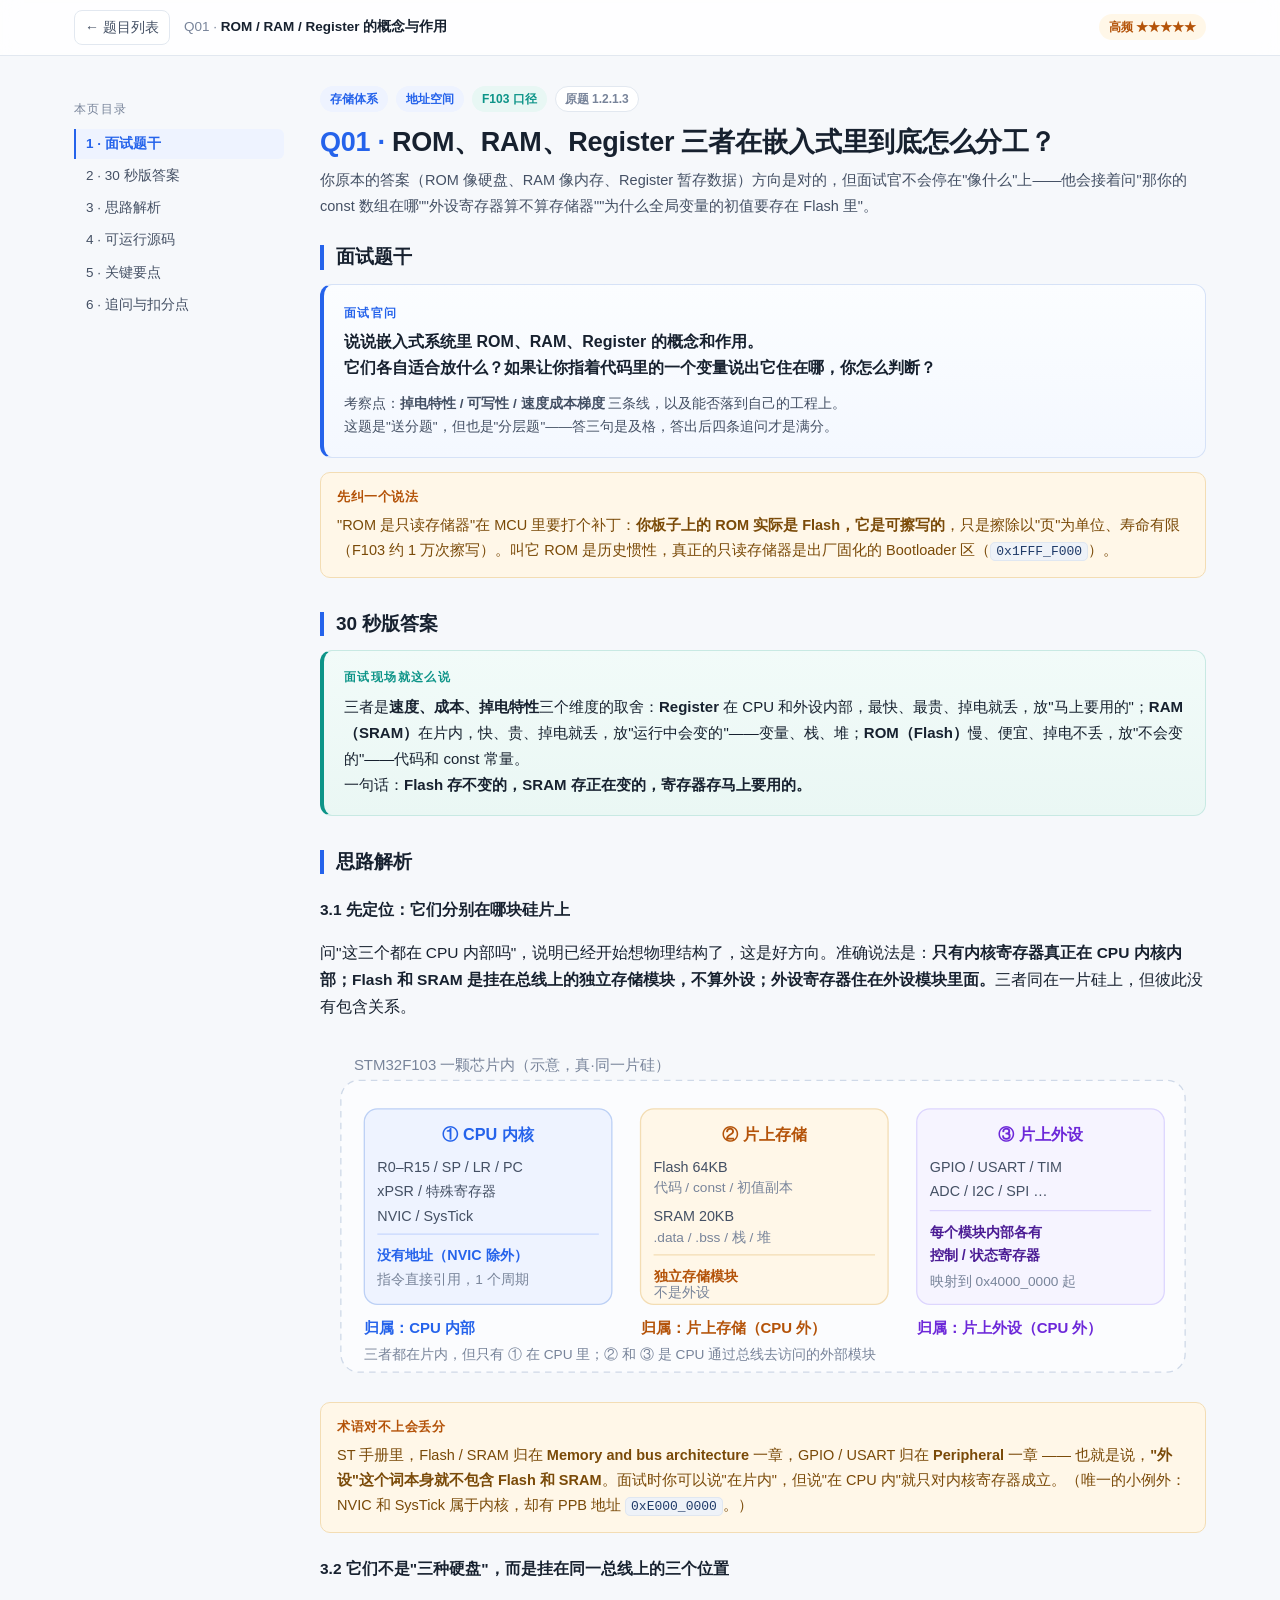
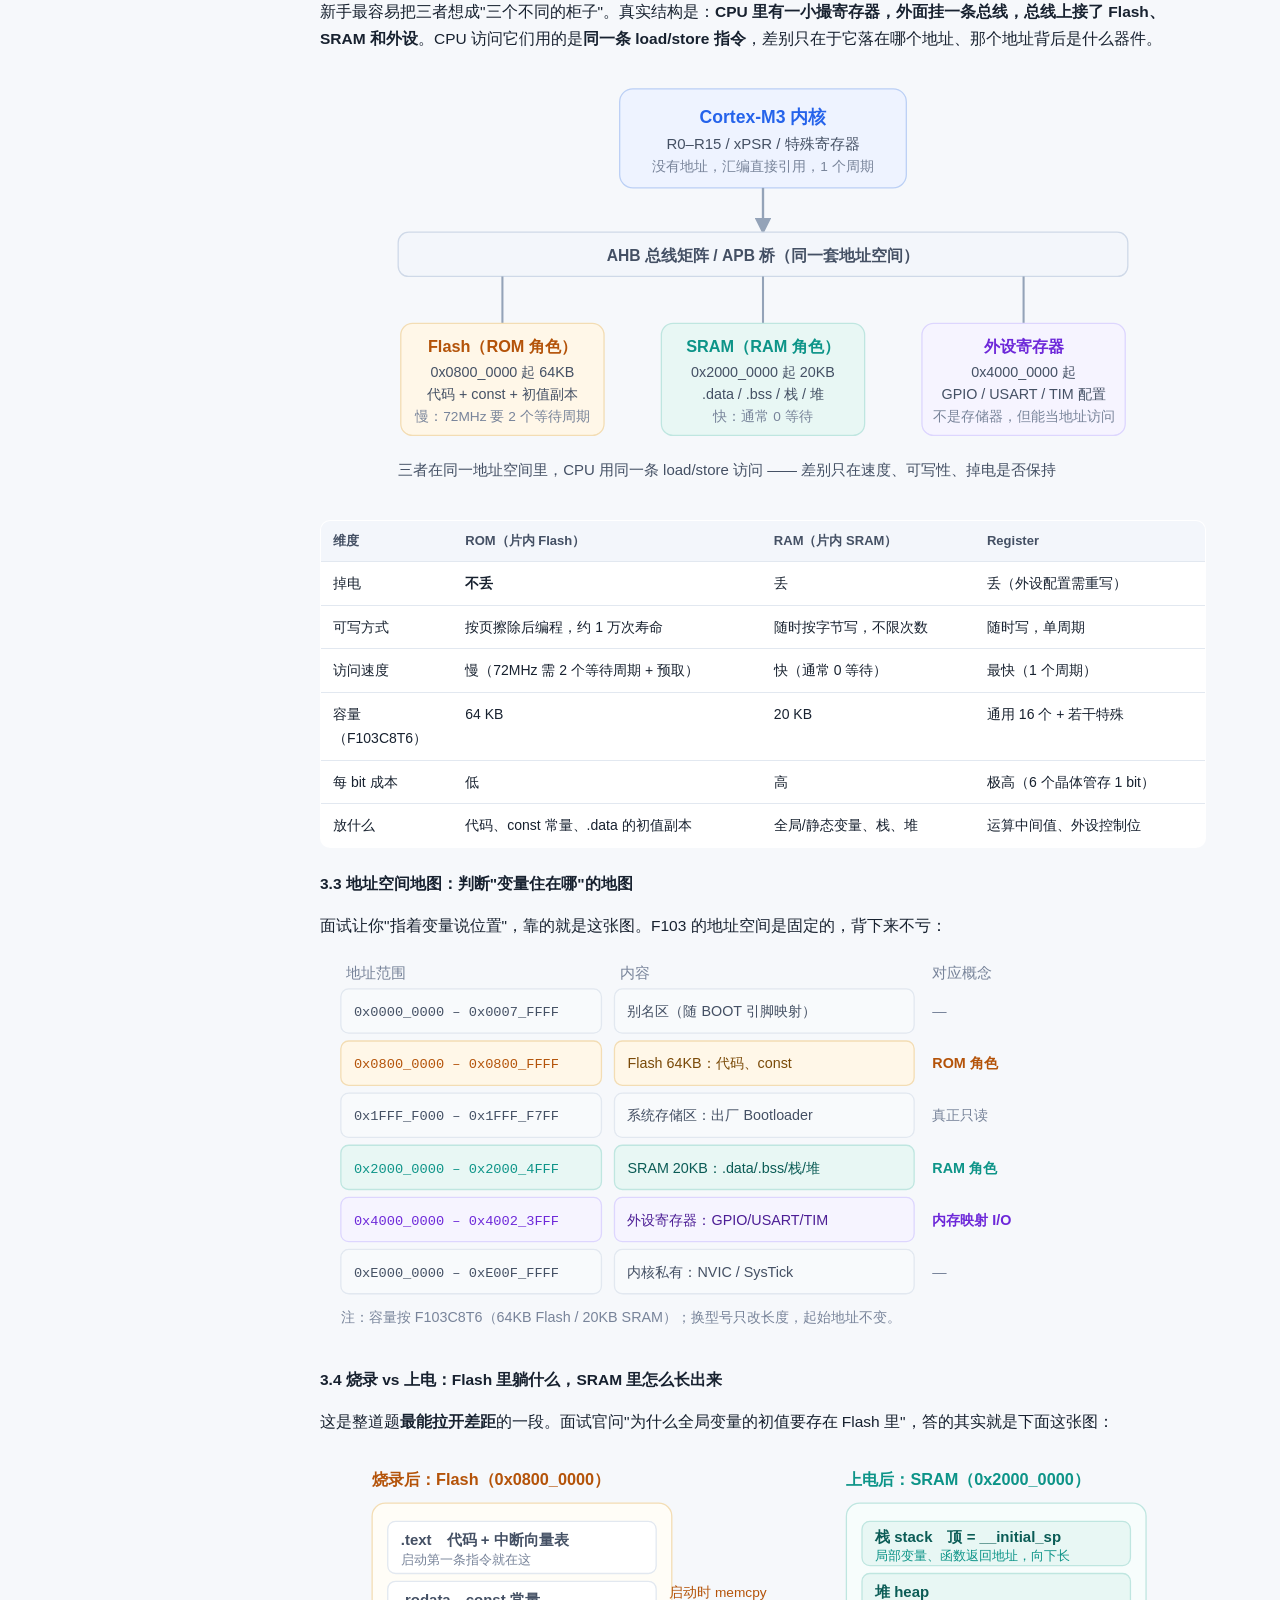
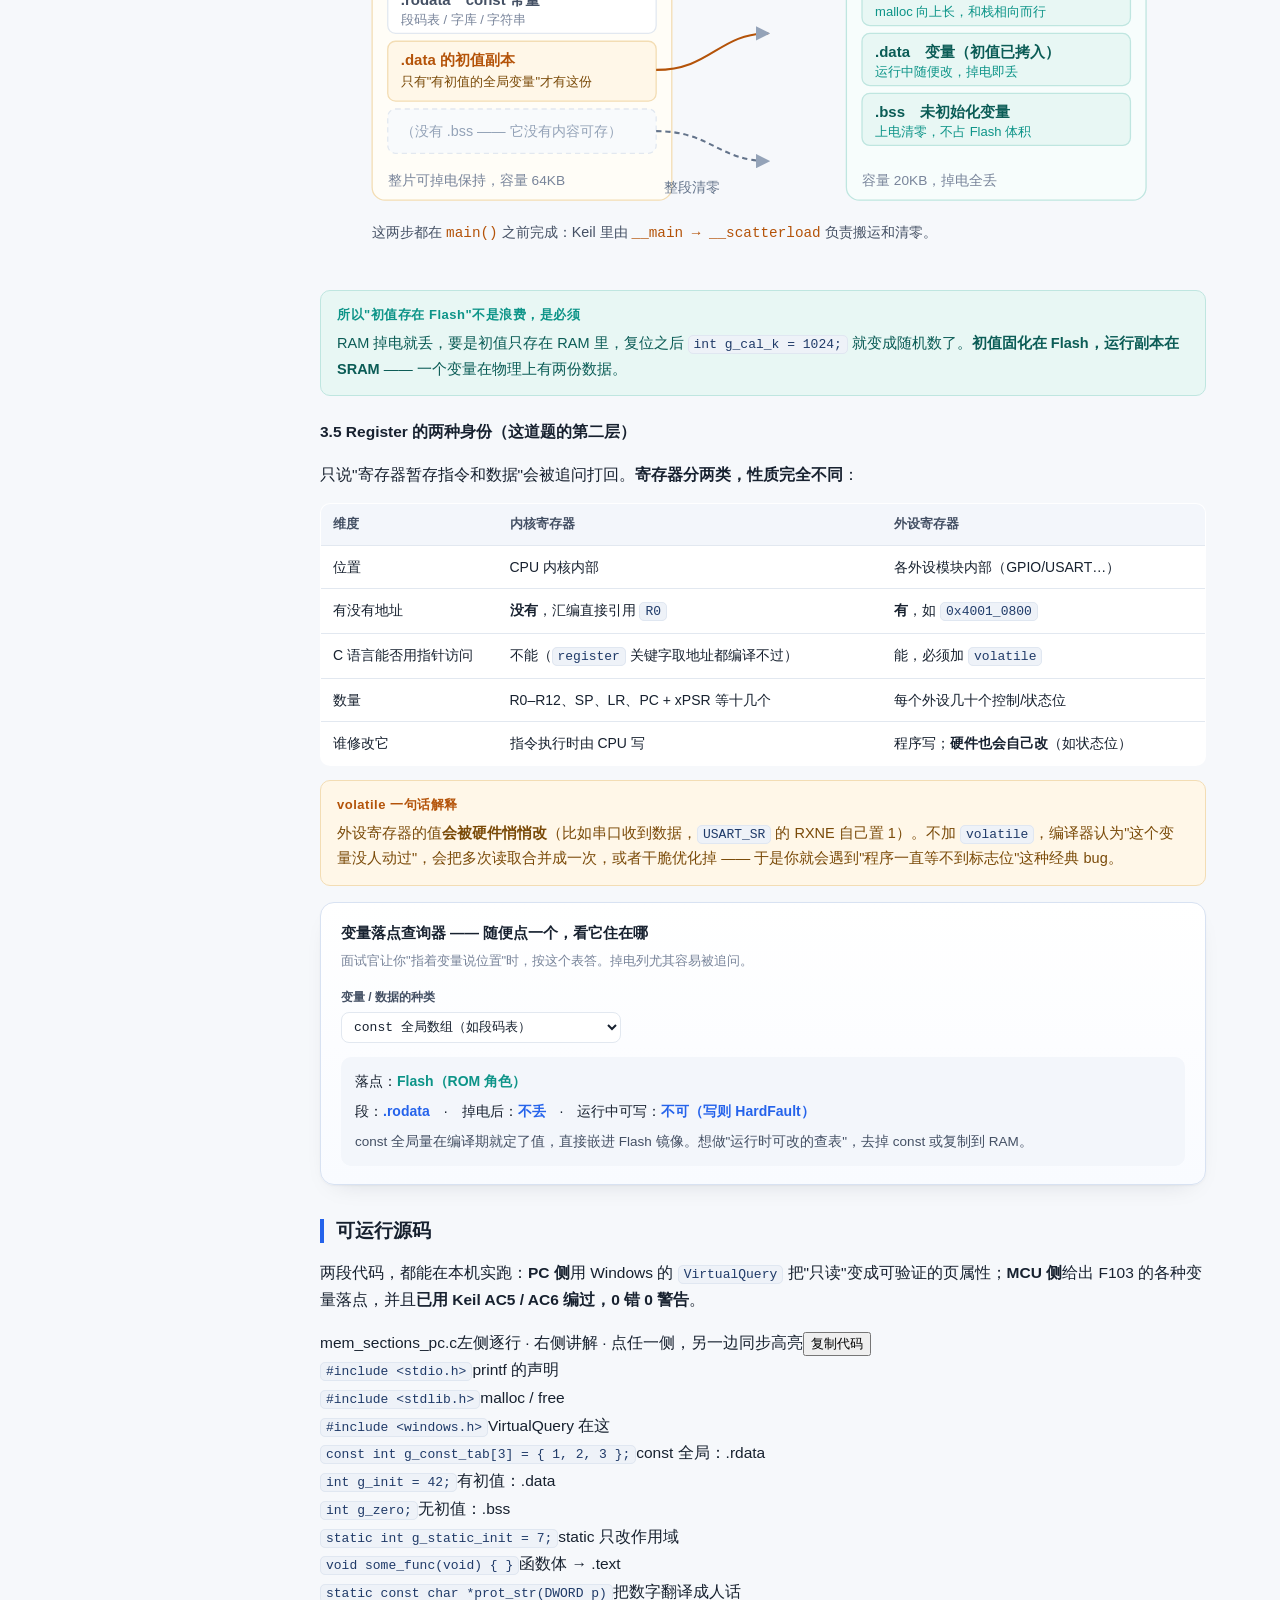
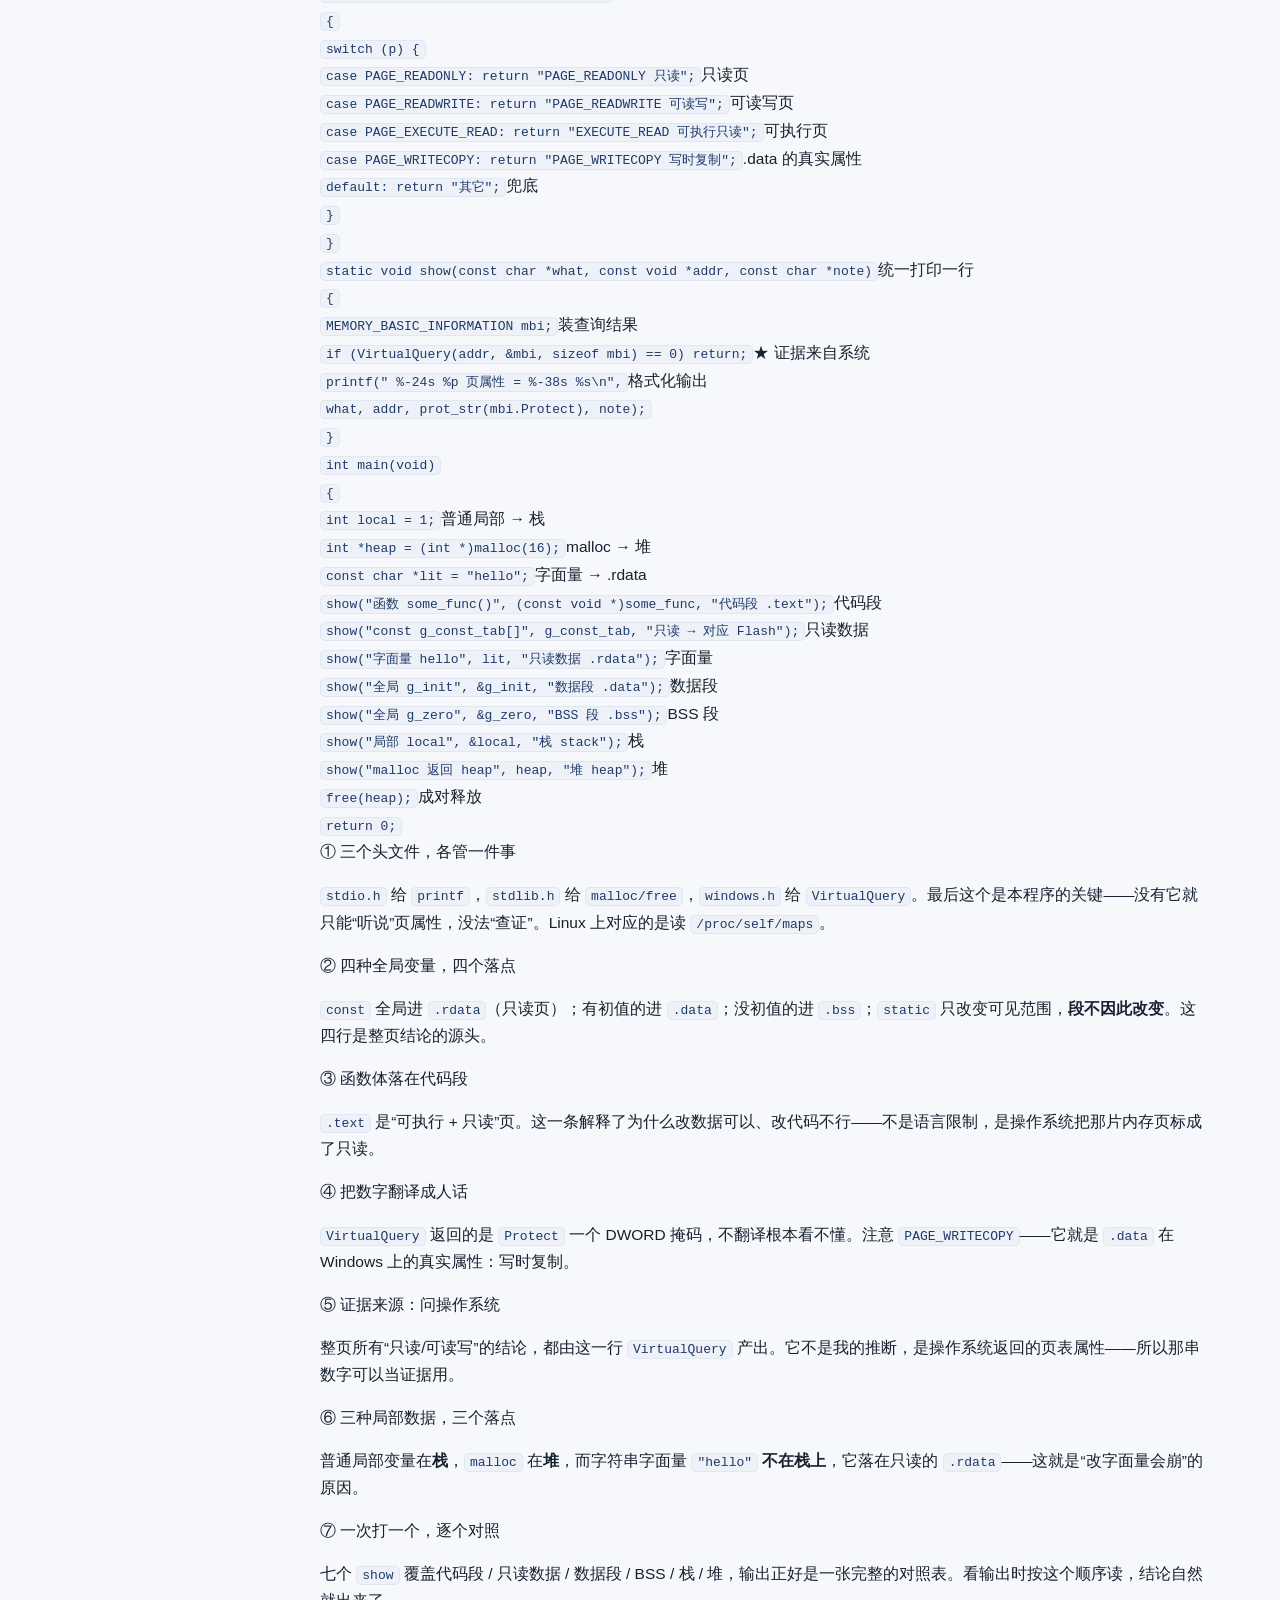
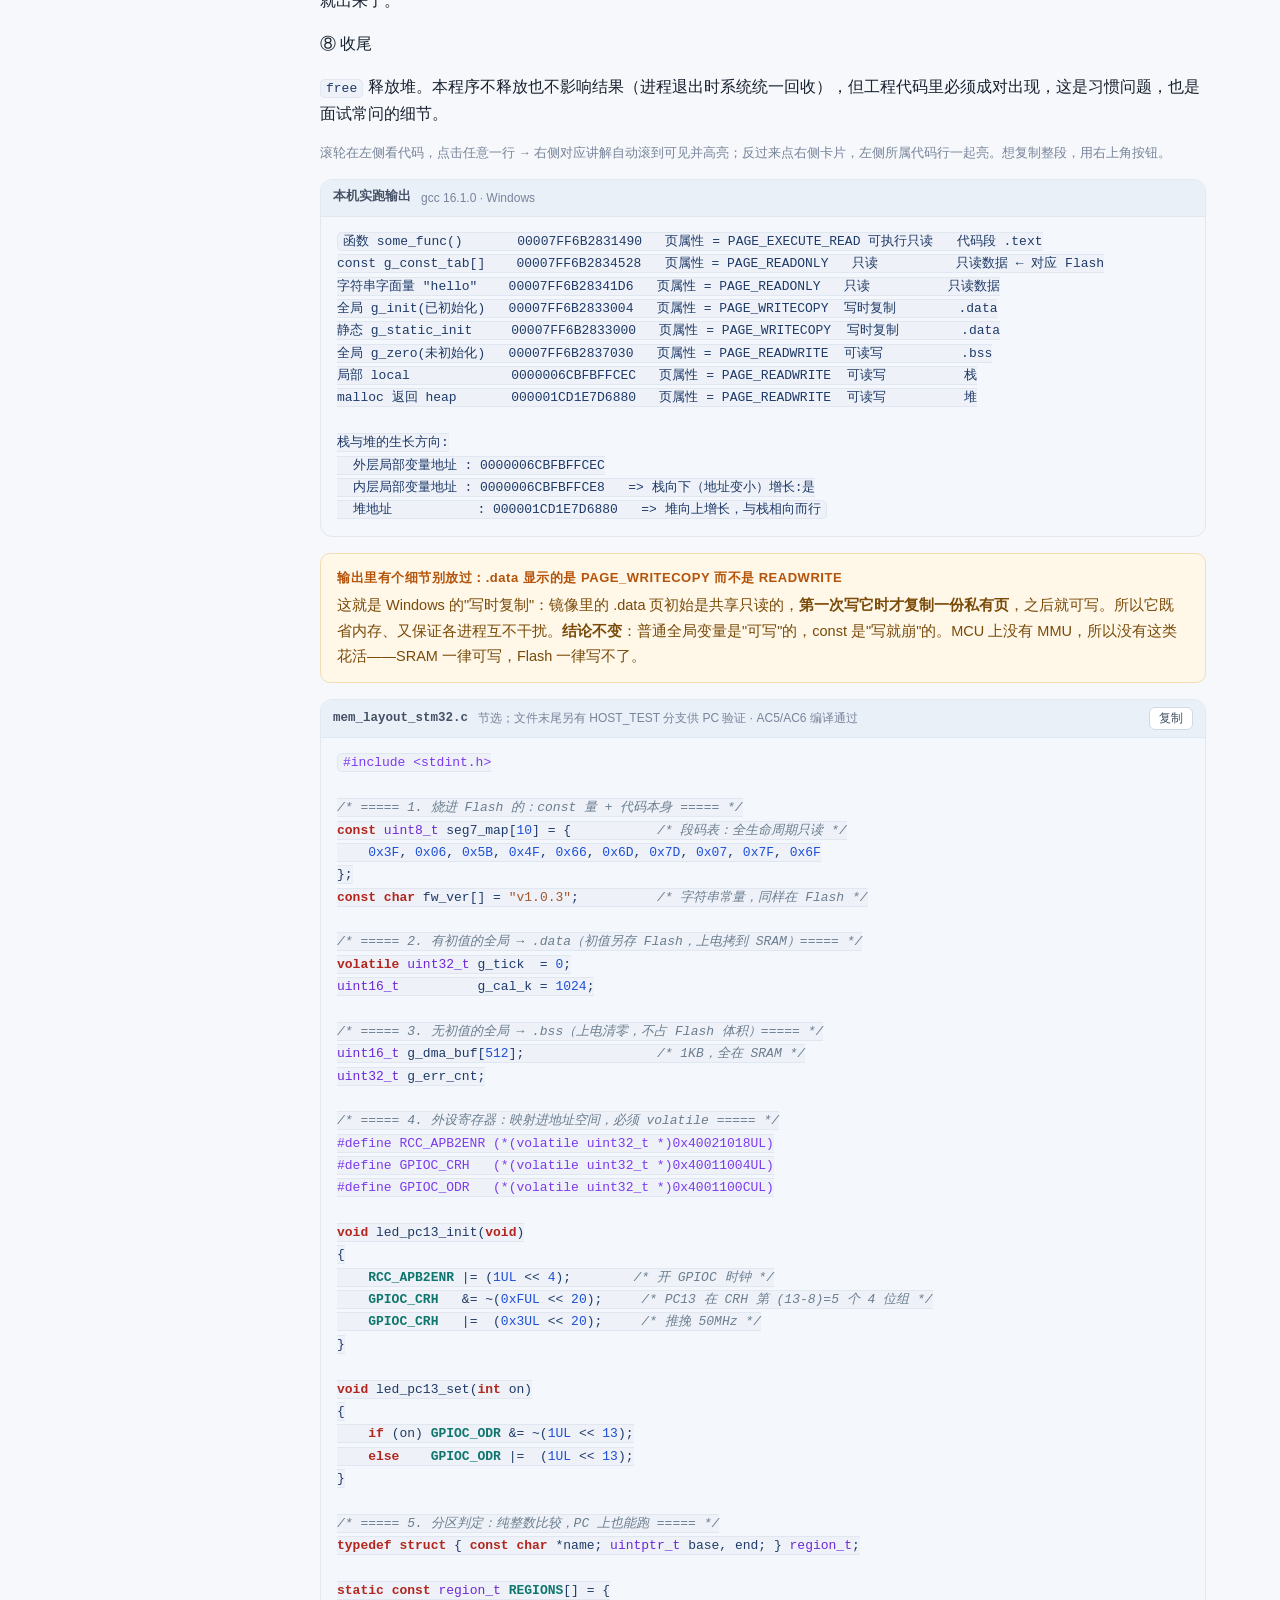
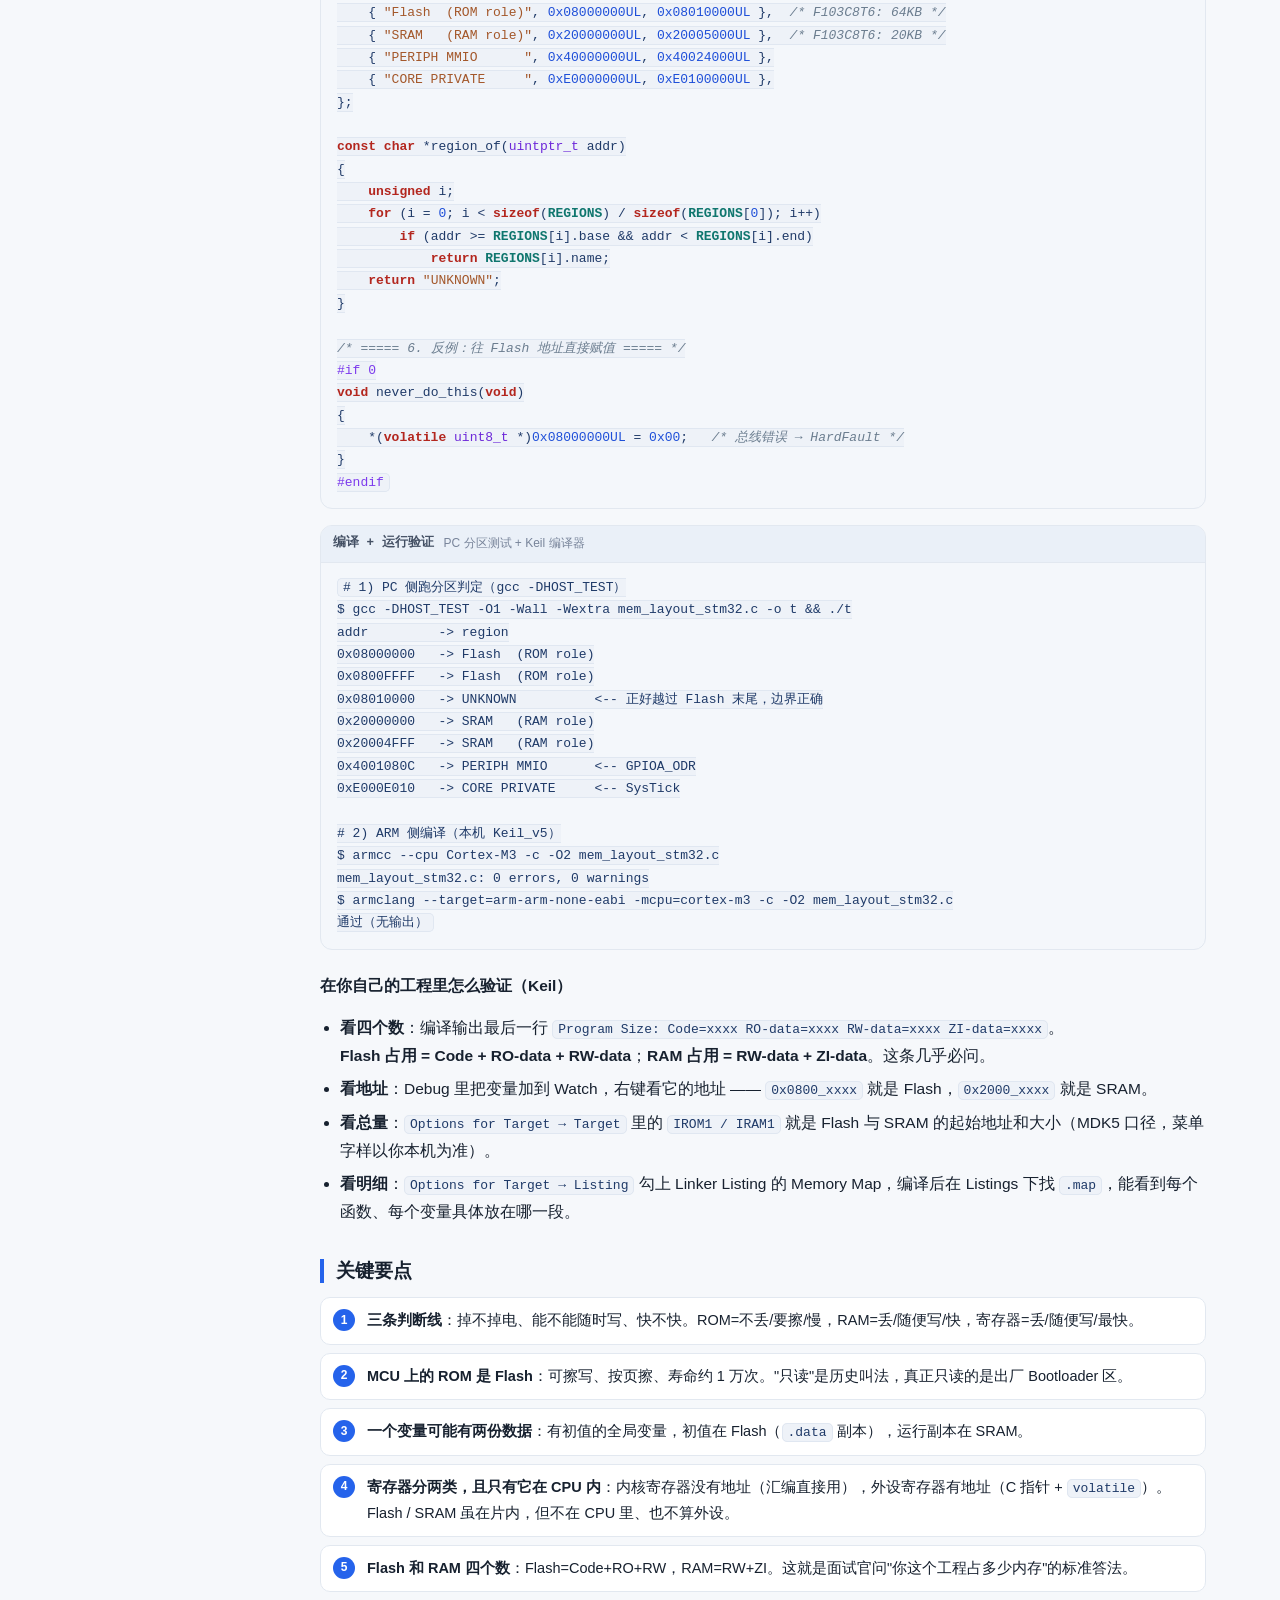
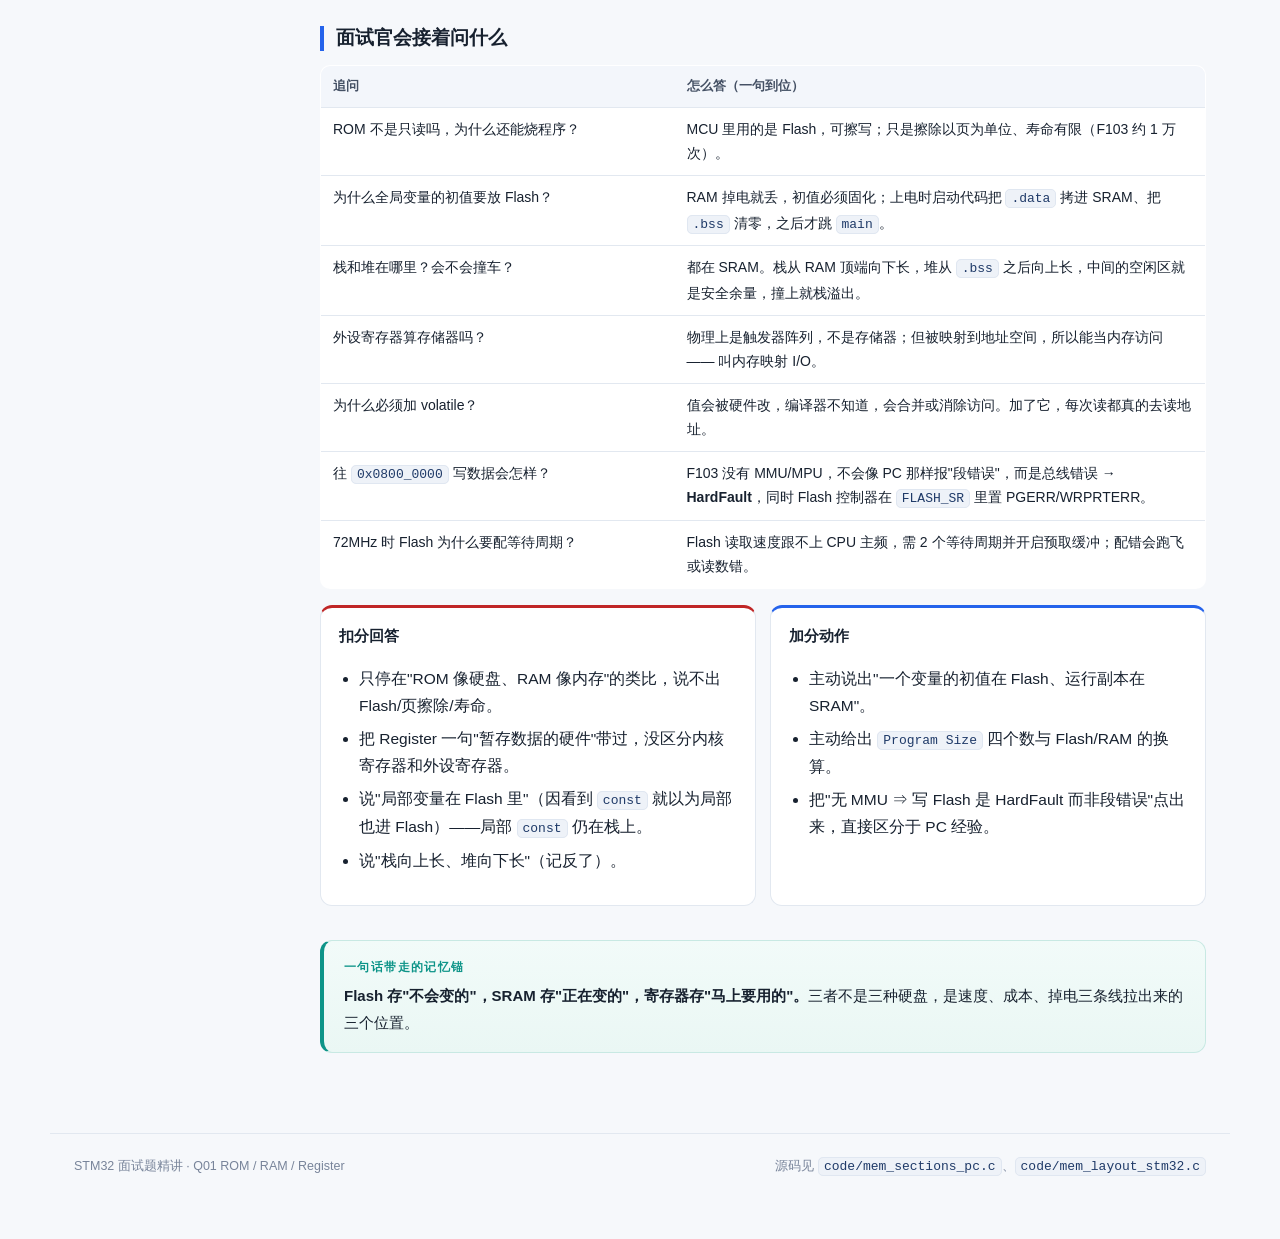
==== commit be90b728: "feat(q01): 可运行源码改为左码右讲双向联动" ====
--- a/01-ROM-RAM-Register.html
+++ b/01-ROM-RAM-Register.html
@@ -17,7 +17,7 @@
    ② 30 秒版答案   现场张口就来的那段，先给结论
    ③ 思路解析      4 张内联 SVG（硅片归属图 / 总线结构 / 地址空间 / 烧录与上电对比）
                    + 1 个交互件"变量落点查询器"（文件末尾内联 script 实现）
-   ④ 可运行源码    裸寄存器 + PC 侧验证程序；代码块为节选，完整版见 code/
+   ④ 可运行源码    首个代码块为「左码右讲」联动组件（.codewalk）；其余代码块为节选，完整版见 code/
    ⑤ 关键要点      5 条，带编号
    ⑥ 追问与扣分点  面试官会接着问什么、哪些答法减分
    页尾一句"记忆锚"，用于复述。
@@ -392,56 +392,61 @@
       <h2 id="code" data-toc="4 · 可运行源码">可运行源码</h2>
       <p>两段代码，都能在本机实跑：<b>PC 侧</b>用 Windows 的 <code>VirtualQuery</code> 把"只读"变成可验证的页属性；<b>MCU 侧</b>给出 F103 的各种变量落点，并且<b>已用 Keil AC5 / AC6 编过，0 错 0 警告</b>。</p>
 
-      <figure class="code">
-        <figcaption><span class="fname">mem_sections_pc.c</span><span class="note">节选（完整版见 code/）· gcc 编译运行</span><button class="copy" type="button">复制</button></figcaption>
-        <pre><code class="lang-c">#include &lt;stdio.h&gt;
-#include &lt;stdlib.h&gt;
-#include &lt;windows.h&gt;
-
-const int  g_const_tab[3] = { 1, 2, 3 };   /* const 全局 → .rdata（只读数据段） */
-int        g_init = 42;                    /* 已初始化全局 → .data */
-int        g_zero;                         /* 未初始化全局 → .bss */
-static int g_static_init = 7;
-
-void some_func(void) { }                   /* 函数体 → .text */
-
-static const char *prot_str(DWORD p)
-{
-    switch (p) {
-    case PAGE_READONLY:          return "PAGE_READONLY   只读";
-    case PAGE_READWRITE:         return "PAGE_READWRITE  可读写";
-    case PAGE_EXECUTE_READ:      return "PAGE_EXECUTE_READ 可执行只读";
-    case PAGE_WRITECOPY:         return "PAGE_WRITECOPY  写时复制";
-    default:                     return "其它";
-    }
-}
-
-static void show(const char *what, const void *addr, const char *note)
-{
-    MEMORY_BASIC_INFORMATION mbi;
-    if (VirtualQuery(addr, &amp;mbi, sizeof mbi) == 0) return;
-    printf("  %-24s %p   页属性 = %-38s  %s\n",
-           what, addr, prot_str(mbi.Protect), note);
-}
-
-int main(void)
-{
-    int   local = 1;                       /* 栈 */
-    int  *heap  = (int *)malloc(16);       /* 堆 */
-    const char *lit = "hello";             /* 字符串字面量 → .rdata */
-
-    show("函数 some_func()",  (const void *)some_func,  "代码段 .text");
-    show("const g_const_tab[]", g_const_tab,            "只读数据 → 对应 MCU 的 Flash");
-    show("字面量 \"hello\"",    lit,                     "只读数据 .rdata");
-    show("全局 g_init",        &amp;g_init,                 "数据段 .data → 运行时在 RAM");
-    show("全局 g_zero",        &amp;g_zero,                 "BSS 段 .bss  → 运行时在 RAM");
-    show("局部 local",         &amp;local,                  "栈 stack");
-    show("malloc 返回 heap",   heap,                     "堆 heap");
-
-    free(heap);
-    return 0;
-}</code></pre>
-      </figure>
+      <div class="codewalk">
+        <div class="cw-head"><span class="cw-fname">mem_sections_pc.c</span><span class="cw-note">左侧逐行 · 右侧讲解 · 点任一侧，另一边同步高亮</span><button class="cw-copy" type="button">复制代码</button></div>
+        <div class="cw-code">
+<div class="cw-line" data-step="s1"><span class="cw-no"></span><code>#include &lt;stdio.h&gt;</code><span class="cw-tip">printf 的声明</span></div>
+<div class="cw-line" data-step="s1"><span class="cw-no"></span><code>#include &lt;stdlib.h&gt;</code><span class="cw-tip">malloc / free</span></div>
+<div class="cw-line" data-step="s1"><span class="cw-no"></span><code>#include &lt;windows.h&gt;</code><span class="cw-tip">VirtualQuery 在这</span></div>
+<div class="cw-line" data-step="s2"><span class="cw-no"></span><code>const int  g_const_tab[3] = { 1, 2, 3 };</code><span class="cw-tip">const 全局：.rdata</span></div>
+<div class="cw-line" data-step="s2"><span class="cw-no"></span><code>int        g_init = 42;</code><span class="cw-tip">有初值：.data</span></div>
+<div class="cw-line" data-step="s2"><span class="cw-no"></span><code>int        g_zero;</code><span class="cw-tip">无初值：.bss</span></div>
+<div class="cw-line" data-step="s2"><span class="cw-no"></span><code>static int g_static_init = 7;</code><span class="cw-tip">static 只改作用域</span></div>
+<div class="cw-line" data-step="s3"><span class="cw-no"></span><code>void some_func(void) { }</code><span class="cw-tip">函数体 → .text</span></div>
+<div class="cw-line" data-step="s4"><span class="cw-no"></span><code>static const char *prot_str(DWORD p)</code><span class="cw-tip">把数字翻译成人话</span></div>
+<div class="cw-line" data-step="s4"><span class="cw-no"></span><code>{</code><span class="cw-tip"></span></div>
+<div class="cw-line" data-step="s4"><span class="cw-no"></span><code>    switch (p) {</code><span class="cw-tip"></span></div>
+<div class="cw-line" data-step="s4"><span class="cw-no"></span><code>    case PAGE_READONLY:     return "PAGE_READONLY   只读";</code><span class="cw-tip">只读页</span></div>
+<div class="cw-line" data-step="s4"><span class="cw-no"></span><code>    case PAGE_READWRITE:    return "PAGE_READWRITE  可读写";</code><span class="cw-tip">可读写页</span></div>
+<div class="cw-line" data-step="s4"><span class="cw-no"></span><code>    case PAGE_EXECUTE_READ: return "EXECUTE_READ 可执行只读";</code><span class="cw-tip">可执行页</span></div>
+<div class="cw-line" data-step="s4"><span class="cw-no"></span><code>    case PAGE_WRITECOPY:    return "PAGE_WRITECOPY  写时复制";</code><span class="cw-tip">.data 的真实属性</span></div>
+<div class="cw-line" data-step="s4"><span class="cw-no"></span><code>    default:                return "其它";</code><span class="cw-tip">兜底</span></div>
+<div class="cw-line" data-step="s4"><span class="cw-no"></span><code>    }</code><span class="cw-tip"></span></div>
+<div class="cw-line" data-step="s4"><span class="cw-no"></span><code>}</code><span class="cw-tip"></span></div>
+<div class="cw-line" data-step="s5"><span class="cw-no"></span><code>static void show(const char *what, const void *addr, const char *note)</code><span class="cw-tip">统一打印一行</span></div>
+<div class="cw-line" data-step="s5"><span class="cw-no"></span><code>{</code><span class="cw-tip"></span></div>
+<div class="cw-line" data-step="s5"><span class="cw-no"></span><code>    MEMORY_BASIC_INFORMATION mbi;</code><span class="cw-tip">装查询结果</span></div>
+<div class="cw-line" data-step="s5"><span class="cw-no"></span><code>    if (VirtualQuery(addr, &amp;mbi, sizeof mbi) == 0) return;</code><span class="cw-tip">★ 证据来自系统</span></div>
+<div class="cw-line" data-step="s5"><span class="cw-no"></span><code>    printf("  %-24s %p   页属性 = %-38s  %s\n",</code><span class="cw-tip">格式化输出</span></div>
+<div class="cw-line" data-step="s5"><span class="cw-no"></span><code>           what, addr, prot_str(mbi.Protect), note);</code><span class="cw-tip"></span></div>
+<div class="cw-line" data-step="s5"><span class="cw-no"></span><code>}</code><span class="cw-tip"></span></div>
+<div class="cw-line" data-step="s6"><span class="cw-no"></span><code>int main(void)</code><span class="cw-tip"></span></div>
+<div class="cw-line" data-step="s6"><span class="cw-no"></span><code>{</code><span class="cw-tip"></span></div>
+<div class="cw-line" data-step="s6"><span class="cw-no"></span><code>    int   local = 1;</code><span class="cw-tip">普通局部 → 栈</span></div>
+<div class="cw-line" data-step="s6"><span class="cw-no"></span><code>    int  *heap  = (int *)malloc(16);</code><span class="cw-tip">malloc → 堆</span></div>
+<div class="cw-line" data-step="s6"><span class="cw-no"></span><code>    const char *lit = "hello";</code><span class="cw-tip">字面量 → .rdata</span></div>
+<div class="cw-line" data-step="s7"><span class="cw-no"></span><code>    show("函数 some_func()", (const void *)some_func, "代码段 .text");</code><span class="cw-tip">代码段</span></div>
+<div class="cw-line" data-step="s7"><span class="cw-no"></span><code>    show("const g_const_tab[]", g_const_tab, "只读 → 对应 Flash");</code><span class="cw-tip">只读数据</span></div>
+<div class="cw-line" data-step="s7"><span class="cw-no"></span><code>    show("字面量 hello", lit, "只读数据 .rdata");</code><span class="cw-tip">字面量</span></div>
+<div class="cw-line" data-step="s7"><span class="cw-no"></span><code>    show("全局 g_init", &amp;g_init, "数据段 .data");</code><span class="cw-tip">数据段</span></div>
+<div class="cw-line" data-step="s7"><span class="cw-no"></span><code>    show("全局 g_zero", &amp;g_zero, "BSS 段 .bss");</code><span class="cw-tip">BSS 段</span></div>
+<div class="cw-line" data-step="s7"><span class="cw-no"></span><code>    show("局部 local", &amp;local, "栈 stack");</code><span class="cw-tip">栈</span></div>
+<div class="cw-line" data-step="s7"><span class="cw-no"></span><code>    show("malloc 返回 heap", heap, "堆 heap");</code><span class="cw-tip">堆</span></div>
+<div class="cw-line" data-step="s8"><span class="cw-no"></span><code>    free(heap);</code><span class="cw-tip">成对释放</span></div>
+<div class="cw-line" data-step="s8"><span class="cw-no"></span><code>    return 0;</code><span class="cw-tip"></span></div>
+        </div>
+        <div class="cw-notes">
+<div class="cw-card" data-step="s1"><div class="cw-h">① 三个头文件，各管一件事</div><p><code>stdio.h</code> 给 <code>printf</code>，<code>stdlib.h</code> 给 <code>malloc/free</code>，<code>windows.h</code> 给 <code>VirtualQuery</code>。最后这个是本程序的关键——没有它就只能“听说”页属性，没法“查证”。Linux 上对应的是读 <code>/proc/self/maps</code>。</p></div>
+<div class="cw-card" data-step="s2"><div class="cw-h">② 四种全局变量，四个落点</div><p><code>const</code> 全局进 <code>.rdata</code>（只读页）；有初值的进 <code>.data</code>；没初值的进 <code>.bss</code>；<code>static</code> 只改变可见范围，<b>段不因此改变</b>。这四行是整页结论的源头。</p></div>
+<div class="cw-card" data-step="s3"><div class="cw-h">③ 函数体落在代码段</div><p><code>.text</code> 是“可执行 + 只读”页。这一条解释了为什么改数据可以、改代码不行——不是语言限制，是操作系统把那片内存页标成了只读。</p></div>
+<div class="cw-card" data-step="s4"><div class="cw-h">④ 把数字翻译成人话</div><p><code>VirtualQuery</code> 返回的是 <code>Protect</code> 一个 DWORD 掩码，不翻译根本看不懂。注意 <code>PAGE_WRITECOPY</code>——它就是 <code>.data</code> 在 Windows 上的真实属性：写时复制。</p></div>
+<div class="cw-card" data-step="s5"><div class="cw-h">⑤ 证据来源：问操作系统</div><p>整页所有“只读/可读写”的结论，都由这一行 <code>VirtualQuery</code> 产出。它不是我的推断，是操作系统返回的页表属性——所以那串数字可以当证据用。</p></div>
+<div class="cw-card" data-step="s6"><div class="cw-h">⑥ 三种局部数据，三个落点</div><p>普通局部变量在<b>栈</b>，<code>malloc</code> 在<b>堆</b>，而字符串字面量 <code>"hello"</code> <b>不在栈上</b>，它落在只读的 <code>.rdata</code>——这就是“改字面量会崩”的原因。</p></div>
+<div class="cw-card" data-step="s7"><div class="cw-h">⑦ 一次打一个，逐个对照</div><p>七个 <code>show</code> 覆盖代码段 / 只读数据 / 数据段 / BSS / 栈 / 堆，输出正好是一张完整的对照表。看输出时按这个顺序读，结论自然就出来了。</p></div>
+<div class="cw-card" data-step="s8"><div class="cw-h">⑧ 收尾</div><p><code>free</code> 释放堆。本程序不释放也不影响结果（进程退出时系统统一回收），但工程代码里必须成对出现，这是习惯问题，也是面试常问的细节。</p></div>
+        </div>
+      </div>
+      <p class="note-line">滚轮在左侧看代码，点击任意一行 → 右侧对应讲解自动滚到可见并高亮；反过来点右侧卡片，左侧所属代码行一起亮。想复制整段，用右上角按钮。</p>
 
       <figure class="code">
         <figcaption><span class="fname">本机实跑输出</span><span class="note">gcc 16.1.0 · Windows</span></figcaption>
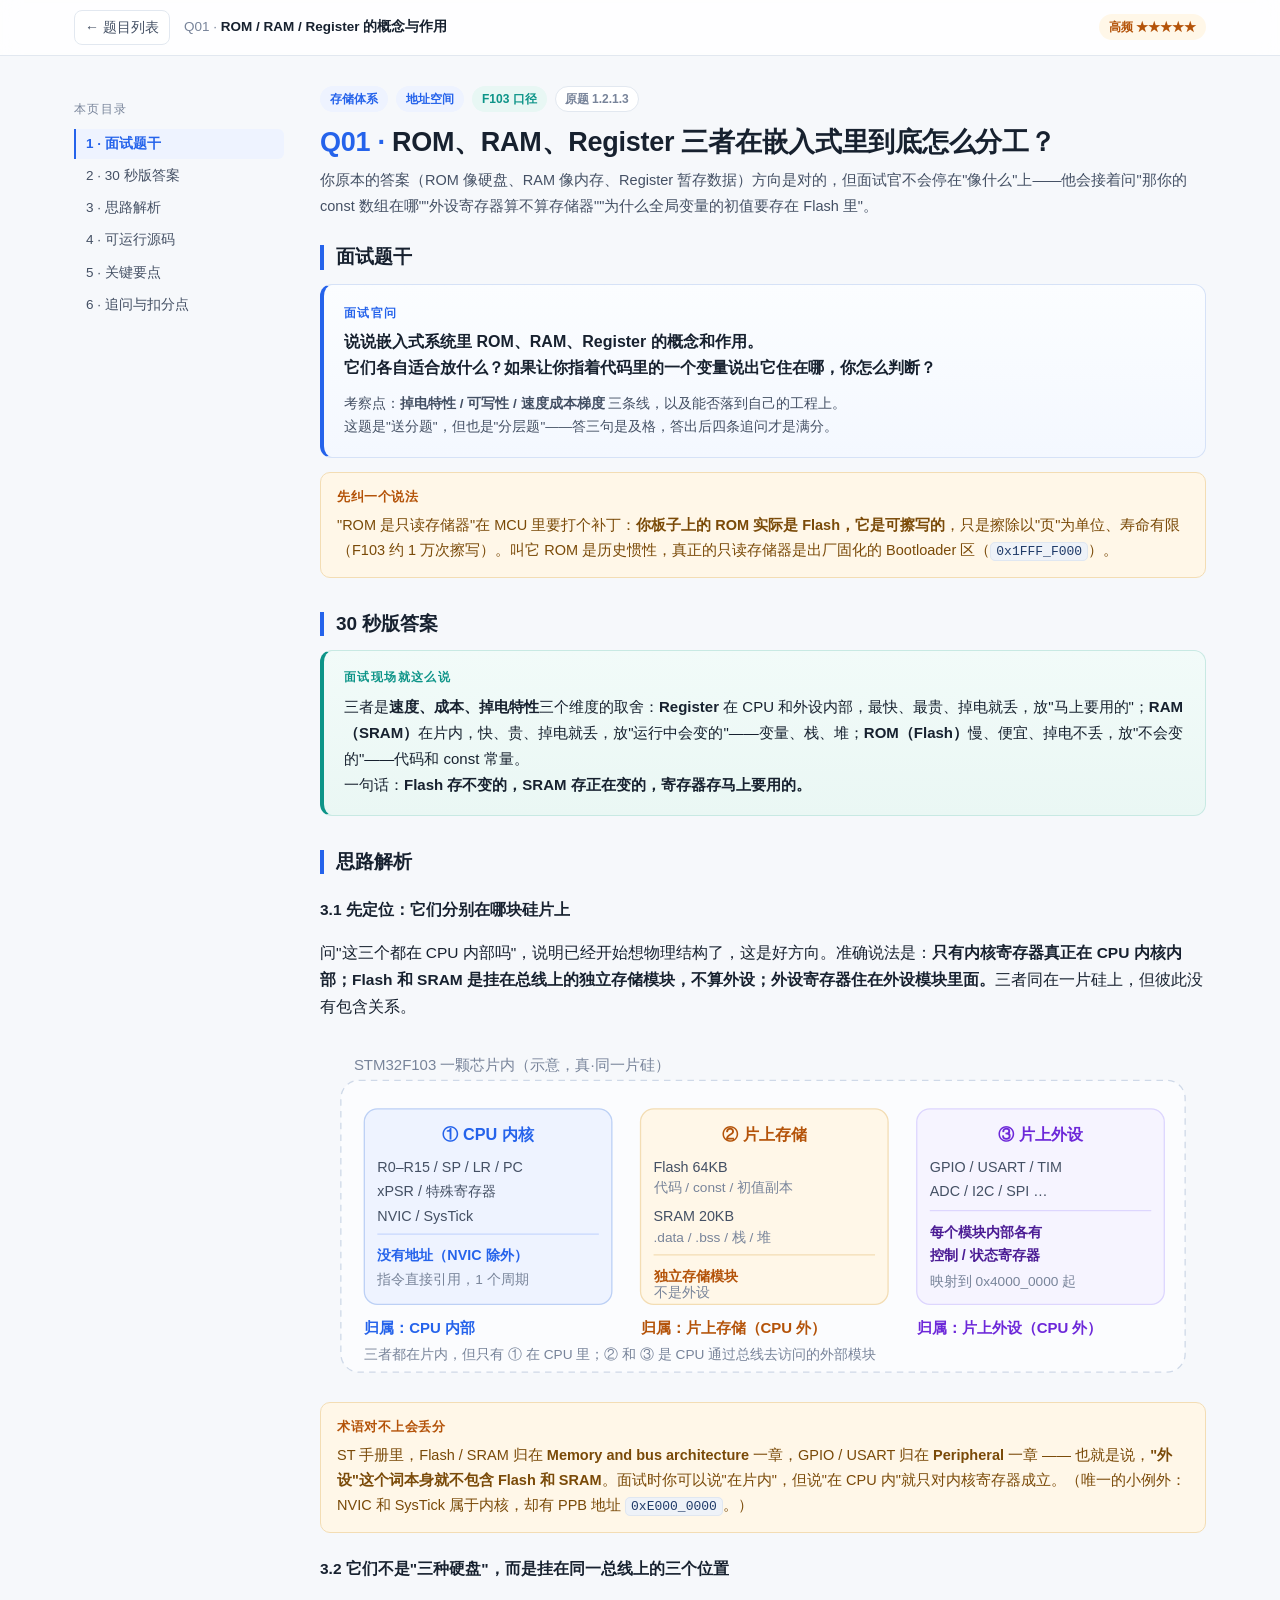
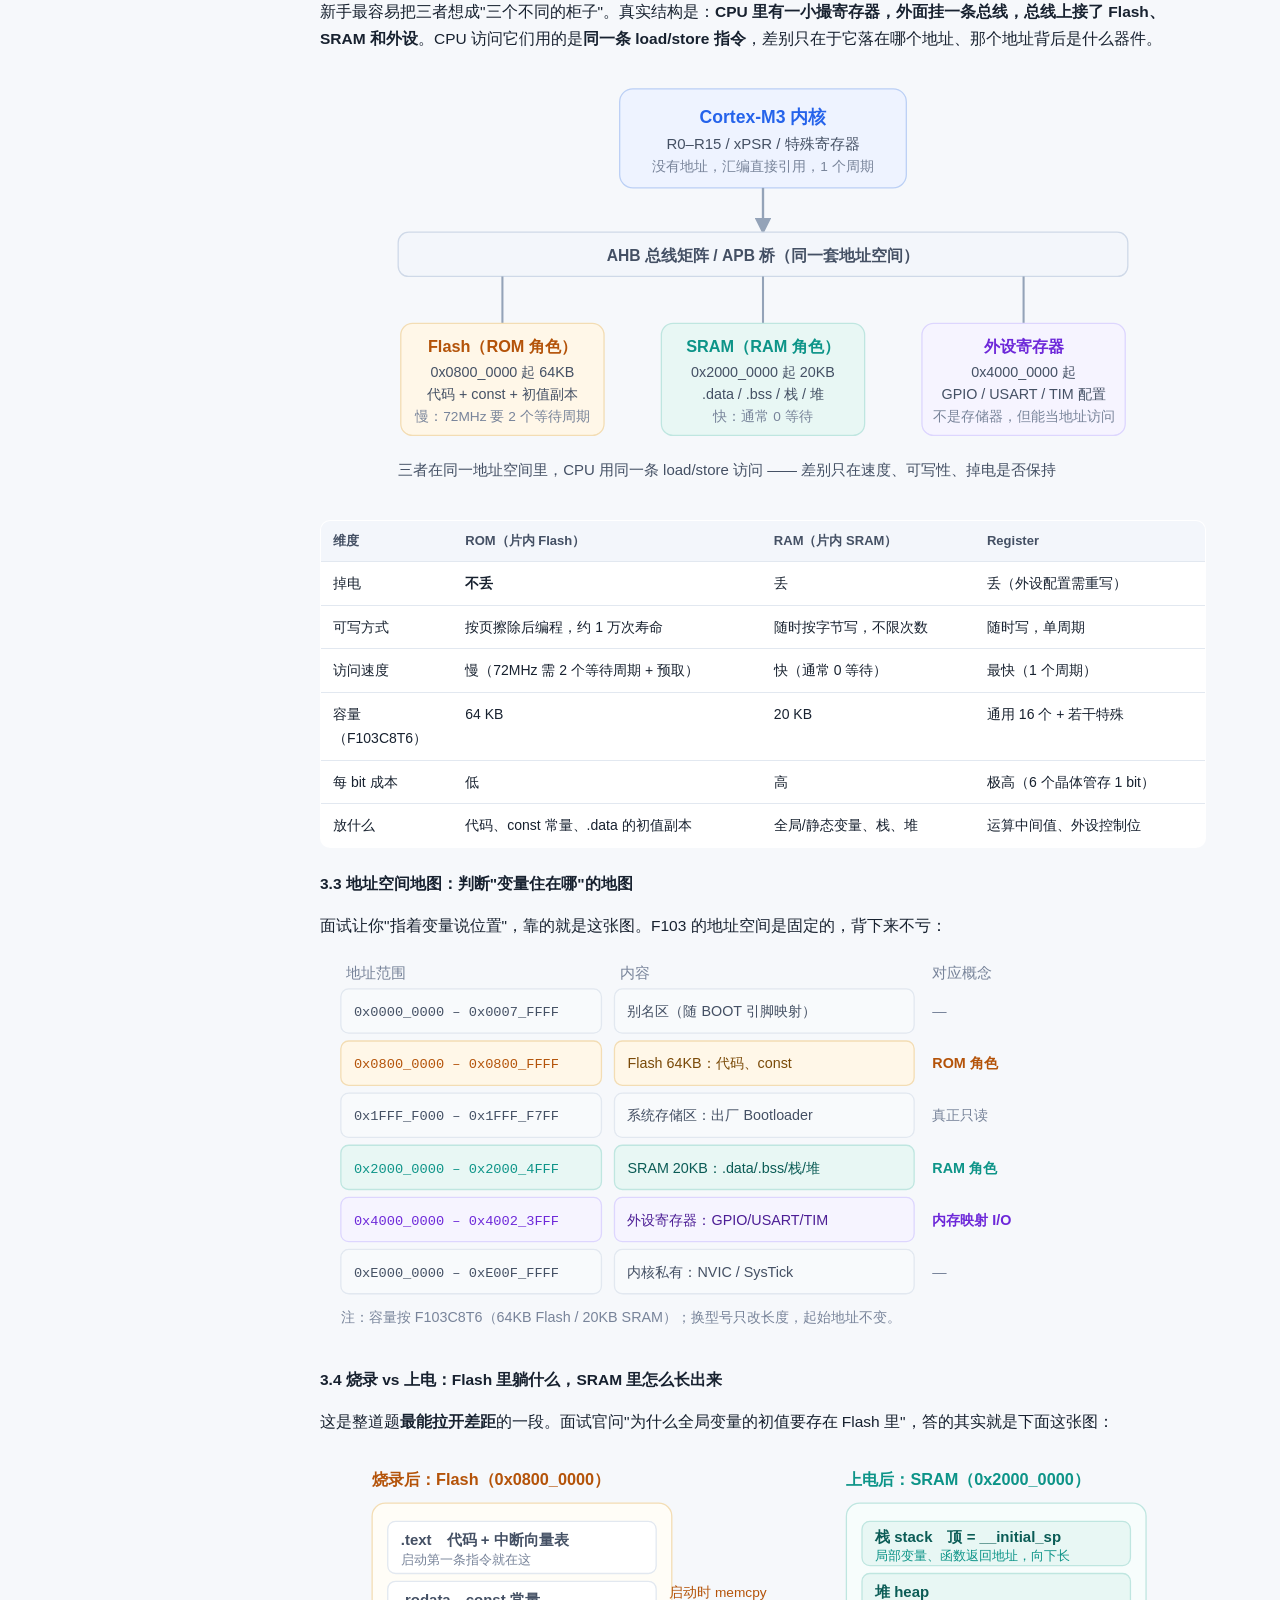
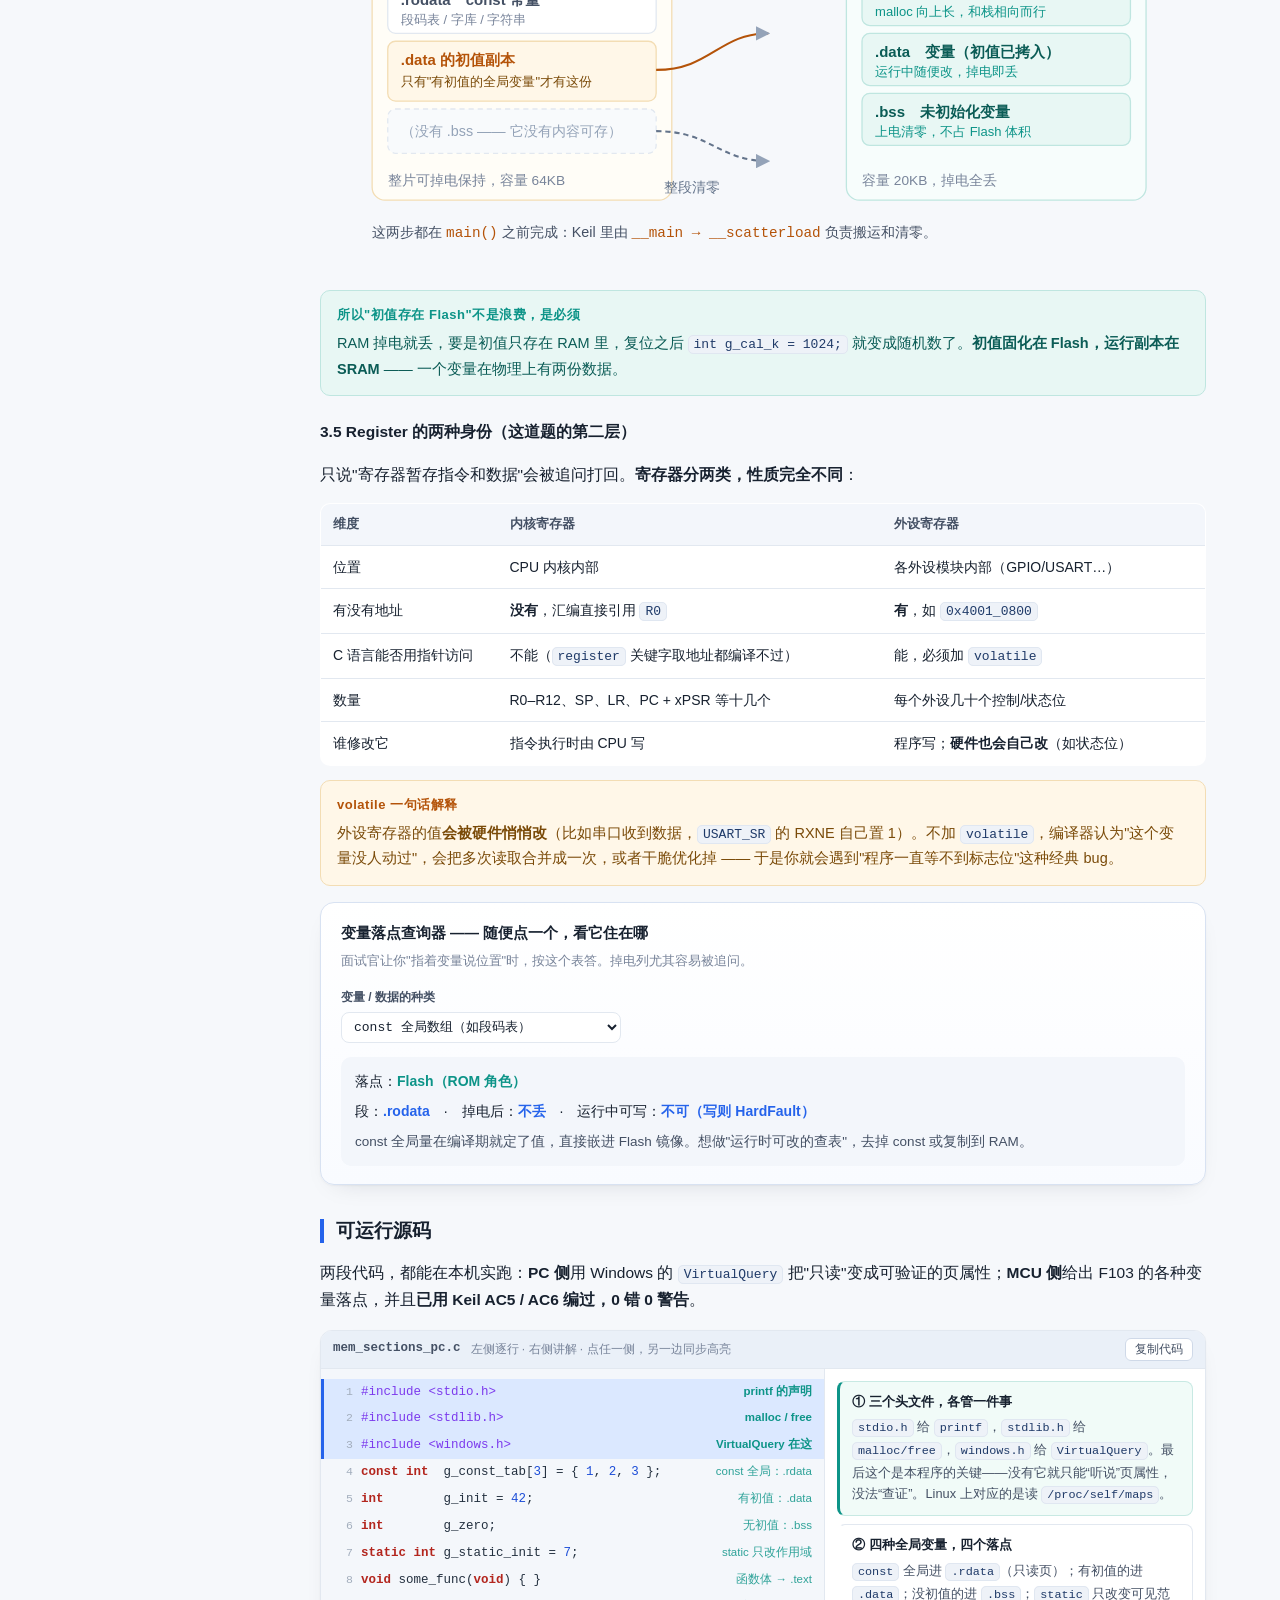
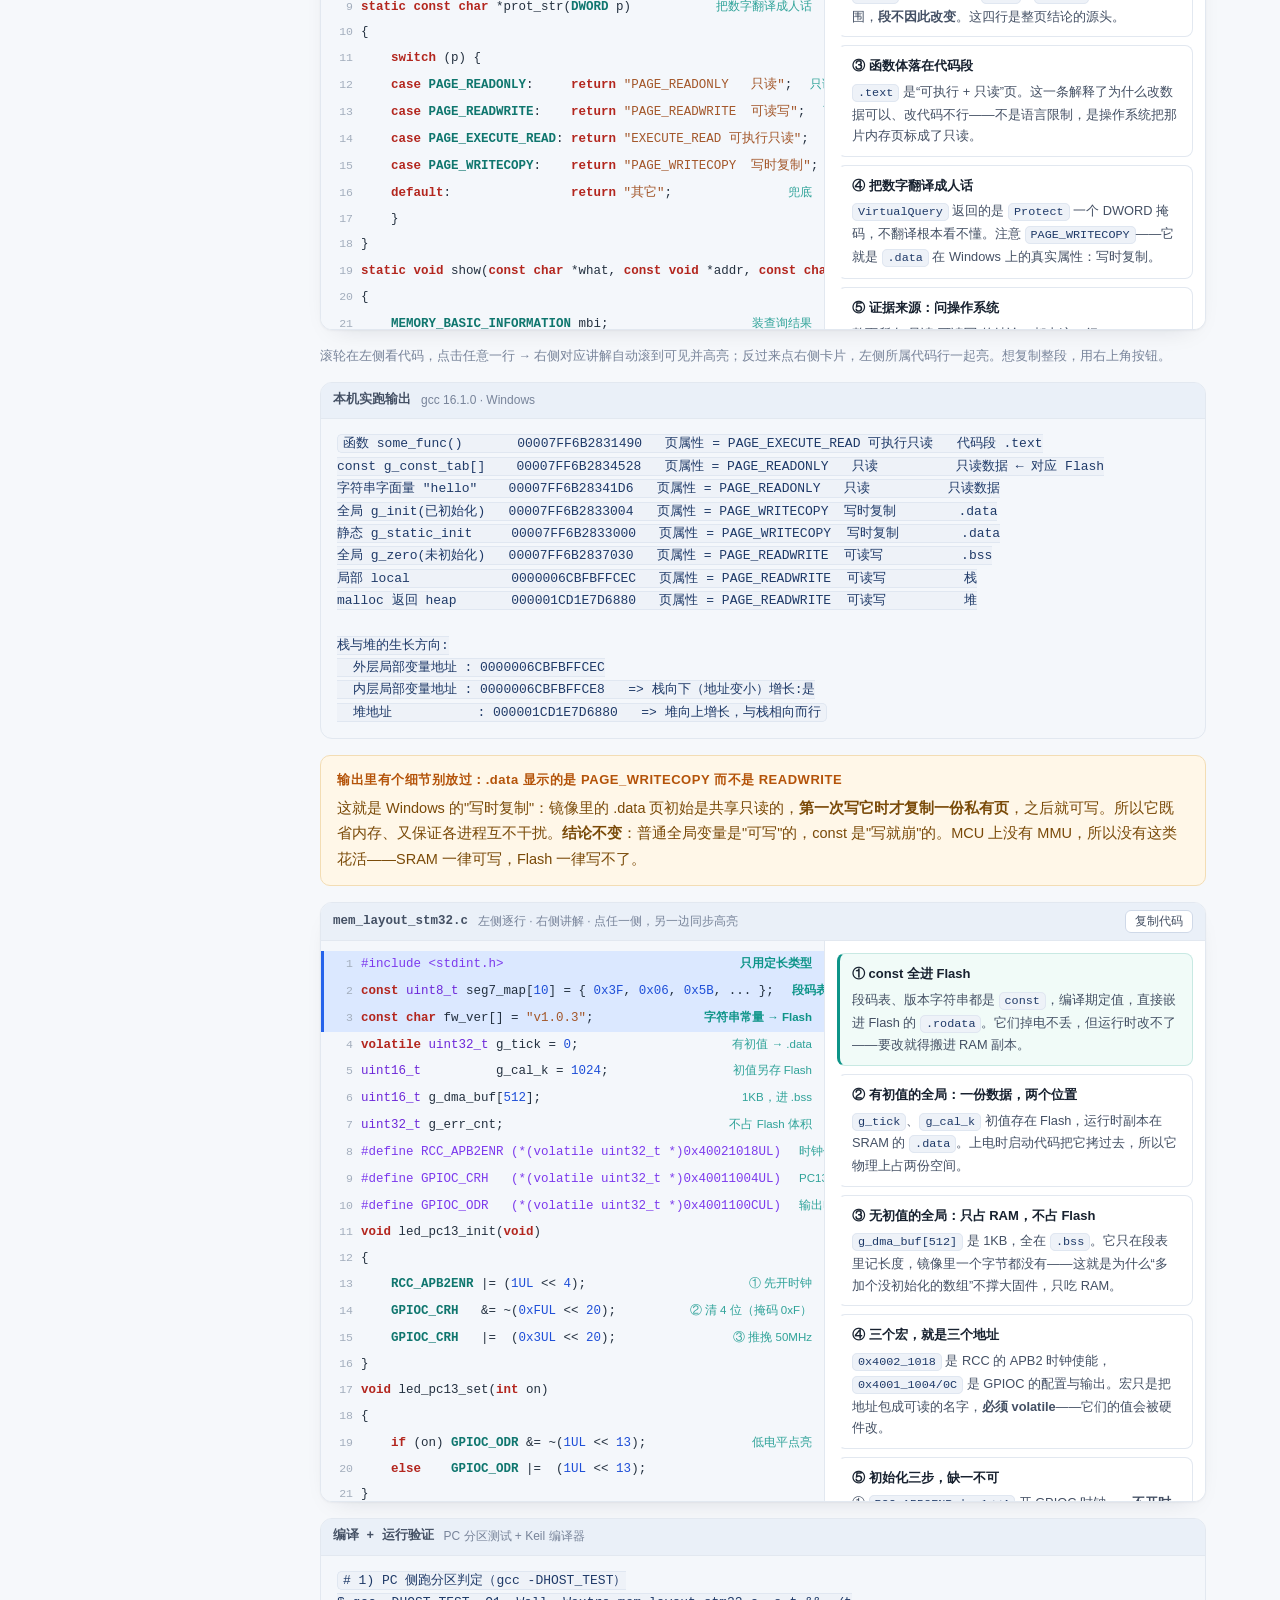
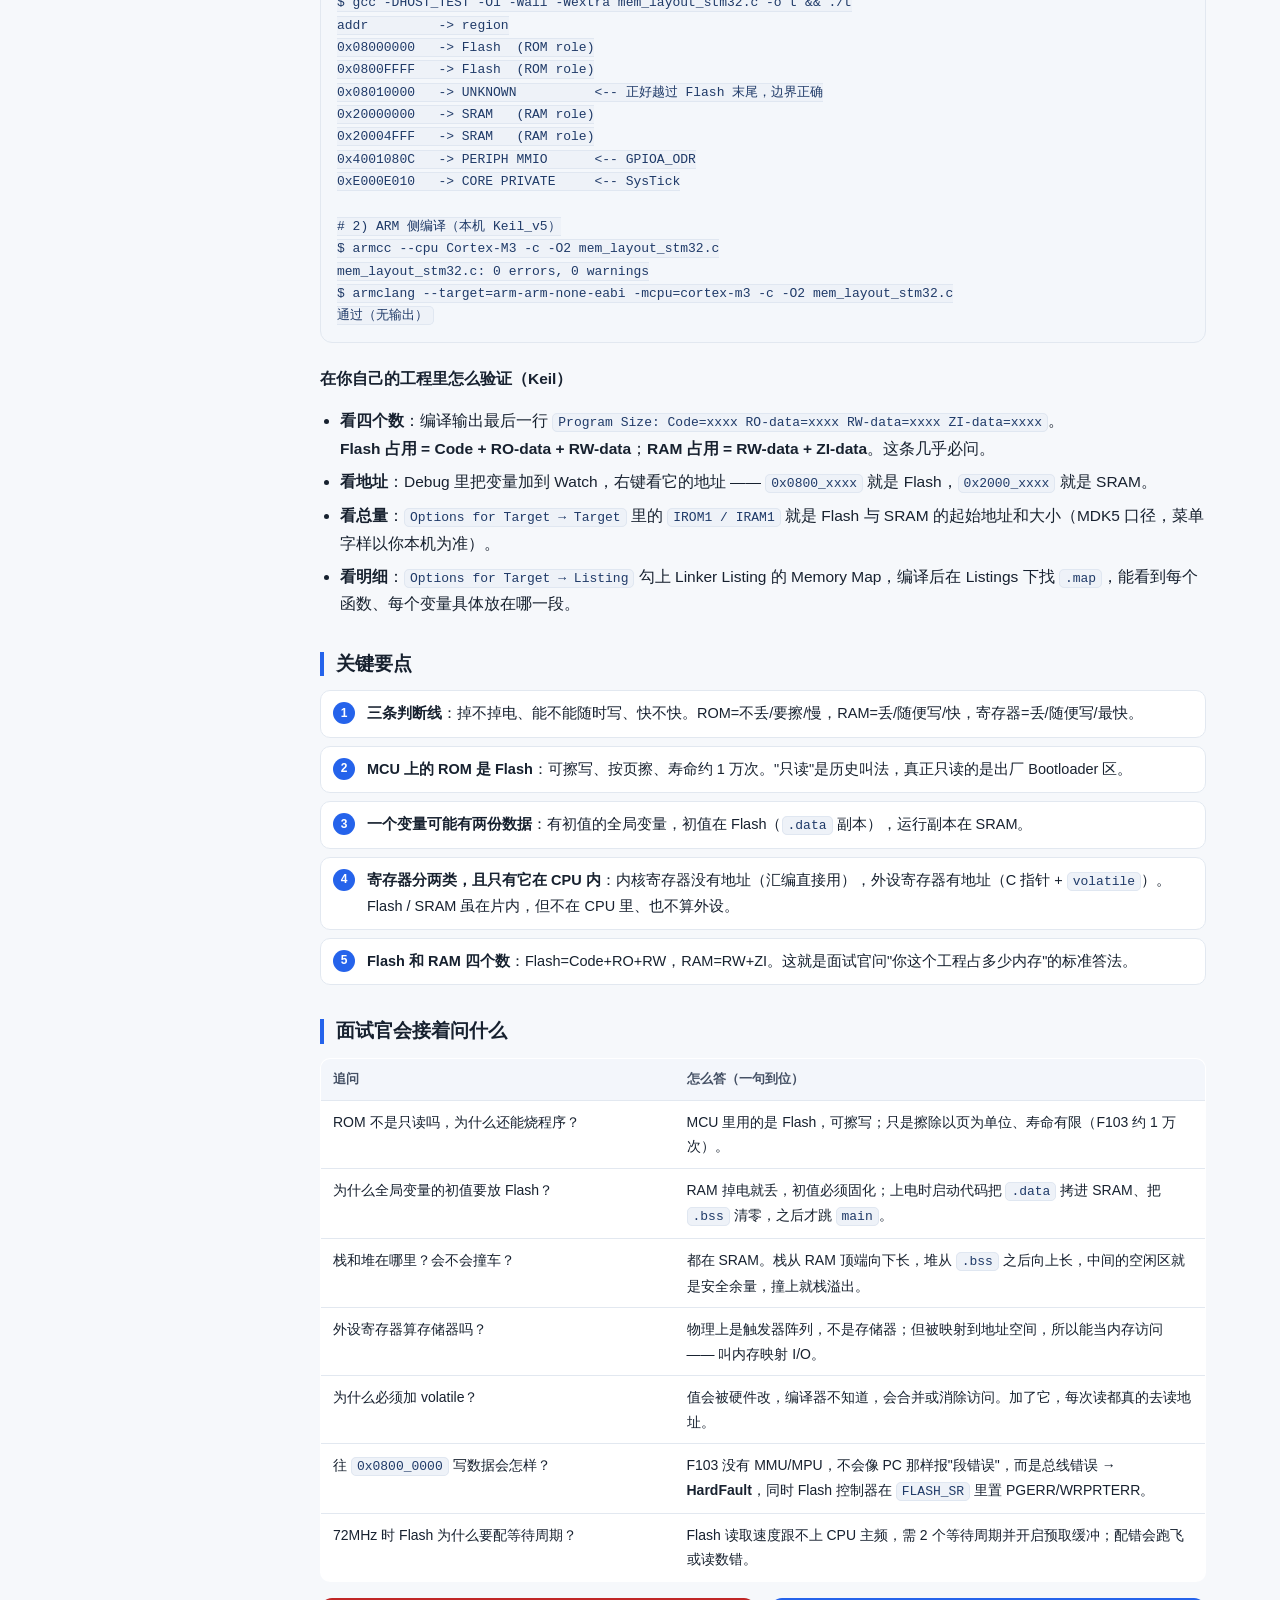
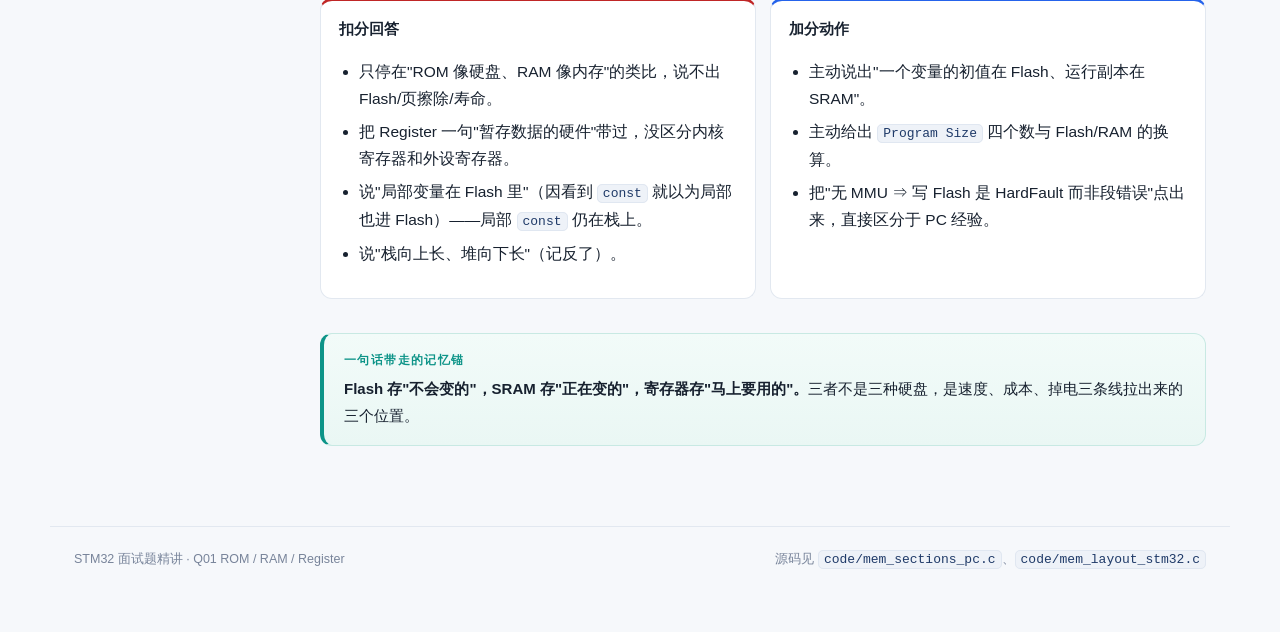
==== commit 9920ce41: "feat(q01): mem_layout 代码块同样改为左码右讲联动" ====
--- a/01-ROM-RAM-Register.html
+++ b/01-ROM-RAM-Register.html
@@ -470,69 +470,55 @@
         这就是 Windows 的"写时复制"：镜像里的 .data 页初始是共享只读的，<b>第一次写它时才复制一份私有页</b>，之后就可写。所以它既省内存、又保证各进程互不干扰。<b>结论不变</b>：普通全局变量是"可写"的，const 是"写就崩"的。MCU 上没有 MMU，所以没有这类花活——SRAM 一律可写，Flash 一律写不了。
       </div>
 
-      <figure class="code">
-        <figcaption><span class="fname">mem_layout_stm32.c</span><span class="note">节选；文件末尾另有 HOST_TEST 分支供 PC 验证 · AC5/AC6 编译通过</span><button class="copy" type="button">复制</button></figcaption>
-        <pre><code class="lang-c">#include &lt;stdint.h&gt;
-
-/* ===== 1. 烧进 Flash 的：const 量 + 代码本身 ===== */
-const uint8_t seg7_map[10] = {           /* 段码表：全生命周期只读 */
-    0x3F, 0x06, 0x5B, 0x4F, 0x66, 0x6D, 0x7D, 0x07, 0x7F, 0x6F
-};
-const char fw_ver[] = "v1.0.3";          /* 字符串常量，同样在 Flash */
-
-/* ===== 2. 有初值的全局 → .data（初值另存 Flash，上电拷到 SRAM）===== */
-volatile uint32_t g_tick  = 0;
-uint16_t          g_cal_k = 1024;
-
-/* ===== 3. 无初值的全局 → .bss（上电清零，不占 Flash 体积）===== */
-uint16_t g_dma_buf[512];                 /* 1KB，全在 SRAM */
-uint32_t g_err_cnt;
-
-/* ===== 4. 外设寄存器：映射进地址空间，必须 volatile ===== */
-#define RCC_APB2ENR (*(volatile uint32_t *)0x40021018UL)
-#define GPIOC_CRH   (*(volatile uint32_t *)0x40011004UL)
-#define GPIOC_ODR   (*(volatile uint32_t *)0x4001100CUL)
-
-void led_pc13_init(void)
-{
-    RCC_APB2ENR |= (1UL &lt;&lt; 4);        /* 开 GPIOC 时钟 */
-    GPIOC_CRH   &amp;= ~(0xFUL &lt;&lt; 20);     /* PC13 在 CRH 第 (13-8)=5 个 4 位组 */
-    GPIOC_CRH   |=  (0x3UL &lt;&lt; 20);     /* 推挽 50MHz */
-}
-
-void led_pc13_set(int on)
-{
-    if (on) GPIOC_ODR &amp;= ~(1UL &lt;&lt; 13);
-    else    GPIOC_ODR |=  (1UL &lt;&lt; 13);
-}
-
-/* ===== 5. 分区判定：纯整数比较，PC 上也能跑 ===== */
-typedef struct { const char *name; uintptr_t base, end; } region_t;
-
-static const region_t REGIONS[] = {
-    { "Flash  (ROM role)", 0x08000000UL, 0x08010000UL },  /* F103C8T6: 64KB */
-    { "SRAM   (RAM role)", 0x20000000UL, 0x20005000UL },  /* F103C8T6: 20KB */
-    { "PERIPH MMIO      ", 0x40000000UL, 0x40024000UL },
-    { "CORE PRIVATE     ", 0xE0000000UL, 0xE0100000UL },
-};
-
-const char *region_of(uintptr_t addr)
-{
-    unsigned i;
-    for (i = 0; i &lt; sizeof(REGIONS) / sizeof(REGIONS[0]); i++)
-        if (addr &gt;= REGIONS[i].base &amp;&amp; addr &lt; REGIONS[i].end)
-            return REGIONS[i].name;
-    return "UNKNOWN";
-}
-
-/* ===== 6. 反例：往 Flash 地址直接赋值 ===== */
-#if 0
-void never_do_this(void)
-{
-    *(volatile uint8_t *)0x08000000UL = 0x00;   /* 总线错误 → HardFault */
-}
-#endif</code></pre>
-      </figure>
+      <div class="codewalk">
+        <div class="cw-head"><span class="cw-fname">mem_layout_stm32.c</span><span class="cw-note">左侧逐行 · 右侧讲解 · 点任一侧，另一边同步高亮</span><button class="cw-copy" type="button">复制代码</button></div>
+        <div class="cw-code">
+<div class="cw-line" data-step="m1"><span class="cw-no"></span><code>#include &lt;stdint.h&gt;</code><span class="cw-tip">只用定长类型</span></div>
+<div class="cw-line" data-step="m1"><span class="cw-no"></span><code>const uint8_t seg7_map[10] = { 0x3F, 0x06, 0x5B, ... };</code><span class="cw-tip">段码表 → .rodata</span></div>
+<div class="cw-line" data-step="m1"><span class="cw-no"></span><code>const char fw_ver[] = "v1.0.3";</code><span class="cw-tip">字符串常量 → Flash</span></div>
+<div class="cw-line" data-step="m2"><span class="cw-no"></span><code>volatile uint32_t g_tick = 0;</code><span class="cw-tip">有初值 → .data</span></div>
+<div class="cw-line" data-step="m2"><span class="cw-no"></span><code>uint16_t          g_cal_k = 1024;</code><span class="cw-tip">初值另存 Flash</span></div>
+<div class="cw-line" data-step="m3"><span class="cw-no"></span><code>uint16_t g_dma_buf[512];</code><span class="cw-tip">1KB，进 .bss</span></div>
+<div class="cw-line" data-step="m3"><span class="cw-no"></span><code>uint32_t g_err_cnt;</code><span class="cw-tip">不占 Flash 体积</span></div>
+<div class="cw-line" data-step="m4"><span class="cw-no"></span><code>#define RCC_APB2ENR (*(volatile uint32_t *)0x40021018UL)</code><span class="cw-tip">时钟使能寄存器</span></div>
+<div class="cw-line" data-step="m4"><span class="cw-no"></span><code>#define GPIOC_CRH   (*(volatile uint32_t *)0x40011004UL)</code><span class="cw-tip">PC13 的模式位</span></div>
+<div class="cw-line" data-step="m4"><span class="cw-no"></span><code>#define GPIOC_ODR   (*(volatile uint32_t *)0x4001100CUL)</code><span class="cw-tip">输出电平</span></div>
+<div class="cw-line" data-step="m5"><span class="cw-no"></span><code>void led_pc13_init(void)</code><span class="cw-tip"></span></div>
+<div class="cw-line" data-step="m5"><span class="cw-no"></span><code>{</code><span class="cw-tip"></span></div>
+<div class="cw-line" data-step="m5"><span class="cw-no"></span><code>    RCC_APB2ENR |= (1UL &lt;&lt; 4);</code><span class="cw-tip">① 先开时钟</span></div>
+<div class="cw-line" data-step="m5"><span class="cw-no"></span><code>    GPIOC_CRH   &amp;= ~(0xFUL &lt;&lt; 20);</code><span class="cw-tip">② 清 4 位（掩码 0xF）</span></div>
+<div class="cw-line" data-step="m5"><span class="cw-no"></span><code>    GPIOC_CRH   |=  (0x3UL &lt;&lt; 20);</code><span class="cw-tip">③ 推挽 50MHz</span></div>
+<div class="cw-line" data-step="m5"><span class="cw-no"></span><code>}</code><span class="cw-tip"></span></div>
+<div class="cw-line" data-step="m6"><span class="cw-no"></span><code>void led_pc13_set(int on)</code><span class="cw-tip"></span></div>
+<div class="cw-line" data-step="m6"><span class="cw-no"></span><code>{</code><span class="cw-tip"></span></div>
+<div class="cw-line" data-step="m6"><span class="cw-no"></span><code>    if (on) GPIOC_ODR &amp;= ~(1UL &lt;&lt; 13);</code><span class="cw-tip">低电平点亮</span></div>
+<div class="cw-line" data-step="m6"><span class="cw-no"></span><code>    else    GPIOC_ODR |=  (1UL &lt;&lt; 13);</code><span class="cw-tip"></span></div>
+<div class="cw-line" data-step="m6"><span class="cw-no"></span><code>}</code><span class="cw-tip"></span></div>
+<div class="cw-line" data-step="m7"><span class="cw-no"></span><code>const char *region_of(uintptr_t addr)</code><span class="cw-tip">纯整数比较，PC 也能跑</span></div>
+<div class="cw-line" data-step="m7"><span class="cw-no"></span><code>{</code><span class="cw-tip"></span></div>
+<div class="cw-line" data-step="m7"><span class="cw-no"></span><code>    for (i = 0; i &lt; N; i++)</code><span class="cw-tip"></span></div>
+<div class="cw-line" data-step="m7"><span class="cw-no"></span><code>        if (addr &gt;= REGIONS[i].base &amp;&amp; addr &lt; REGIONS[i].end)</code><span class="cw-tip">左闭右开</span></div>
+<div class="cw-line" data-step="m7"><span class="cw-no"></span><code>            return REGIONS[i].name;</code><span class="cw-tip"></span></div>
+<div class="cw-line" data-step="m7"><span class="cw-no"></span><code>    return "UNKNOWN";</code><span class="cw-tip">越界兜底</span></div>
+<div class="cw-line" data-step="m7"><span class="cw-no"></span><code>}</code><span class="cw-tip"></span></div>
+<div class="cw-line" data-step="m8"><span class="cw-no"></span><code>#if 0</code><span class="cw-tip">编译不进固件</span></div>
+<div class="cw-line" data-step="m8"><span class="cw-no"></span><code>void never_do_this(void)</code><span class="cw-tip"></span></div>
+<div class="cw-line" data-step="m8"><span class="cw-no"></span><code>{</code><span class="cw-tip"></span></div>
+<div class="cw-line" data-step="m8"><span class="cw-no"></span><code>    *(volatile uint8_t *)0x08000000UL = 0x00;</code><span class="cw-tip">写 Flash → HardFault</span></div>
+<div class="cw-line" data-step="m8"><span class="cw-no"></span><code>}</code><span class="cw-tip"></span></div>
+<div class="cw-line" data-step="m8"><span class="cw-no"></span><code>#endif</code><span class="cw-tip"></span></div>
+        </div>
+        <div class="cw-notes">
+<div class="cw-card" data-step="m1"><div class="cw-h">① const 全进 Flash</div><p>段码表、版本字符串都是 <code>const</code>，编译期定值，直接嵌进 Flash 的 <code>.rodata</code>。它们掉电不丢，但运行时改不了——要改就得搬进 RAM 副本。</p></div>
+<div class="cw-card" data-step="m2"><div class="cw-h">② 有初值的全局：一份数据，两个位置</div><p><code>g_tick</code>、<code>g_cal_k</code> 初值存在 Flash，运行时副本在 SRAM 的 <code>.data</code>。上电时启动代码把它拷过去，所以它物理上占两份空间。</p></div>
+<div class="cw-card" data-step="m3"><div class="cw-h">③ 无初值的全局：只占 RAM，不占 Flash</div><p><code>g_dma_buf[512]</code> 是 1KB，全在 <code>.bss</code>。它只在段表里记长度，镜像里一个字节都没有——这就是为什么“多加个没初始化的数组”不撑大固件，只吃 RAM。</p></div>
+<div class="cw-card" data-step="m4"><div class="cw-h">④ 三个宏，就是三个地址</div><p><code>0x4002_1018</code> 是 RCC 的 APB2 时钟使能，<code>0x4001_1004/0C</code> 是 GPIOC 的配置与输出。宏只是把地址包成可读的名字，<b>必须 volatile</b>——它们的值会被硬件改。</p></div>
+<div class="cw-card" data-step="m5"><div class="cw-h">⑤ 初始化三步，缺一不可</div><p>① <code>RCC_APB2ENR |= 1&lt;&lt;4</code> 开 GPIOC 时钟——<b>不开时钟，后面写寄存器全部无效且不报错</b>；② 清 PC13 那 4 位，掩码必须是 <code>0xF</code>；③ 写入推挽 50MHz（<code>0x3</code>）。</p></div>
+<div class="cw-card" data-step="m6"><div class="cw-h">⑥ 输出电平：直接改 ODR</div><p>PC13 在 CRH 的第 5 个 4 位组（<code>13-8=5</code>，偏移 20 位）。这里用 ODR 直写是为了演示；工程里更规范的是 BSRR——单次写、原子、不影响其它脚。</p></div>
+<div class="cw-card" data-step="m7"><div class="cw-h">⑦ 分区判定：纯算术，不碰硬件</div><p>拿地址和每段的 <code>[base, end)</code> 比大小——左闭右开，所以 <code>0x0800_FFFF</code> 命中、<code>0x0801_0000</code> 落 UNKNOWN。这段能原样在 PC 上跑，用于单测边界。</p></div>
+<div class="cw-card" data-step="m8"><div class="cw-h">⑧ 反例：为什么用 #if 0 包着</div><p>往 <code>0x0800_0000</code> 直接赋值会触发总线错误 → <b>HardFault</b>，板子当场死。F103 没有 MMU，不会像 PC 那样给你一个“访问违例”的错误码。放 <code>#if 0</code> 里是为了让人看见它、又不会真的编进去。</p></div>
+        </div>
+      </div>
 
       <figure class="code">
         <figcaption><span class="fname">编译 + 运行验证</span><span class="note">PC 分区测试 + Keil 编译器</span></figcaption>
--- a/assets/style.css
+++ b/assets/style.css
@@ -305,4 +305,34 @@
 }
 
 /* ---------- 小字说明行（表格下方注解等） ---------- */
-.note-line { font-size: 12.5px; color: var(--ink3); margin: 10px 0 0; line-height: 1.6; }+.note-line { font-size: 12.5px; color: var(--ink3); margin: 10px 0 0; line-height: 1.6; }
+/* ---------- 左码右讲联动组件（.codewalk） ---------- */
+.codewalk{border:1px solid var(--line);border-radius:12px;overflow:hidden;background:#fff;margin:16px 0;box-shadow:var(--shadow)}
+.cw-head{display:flex;align-items:center;gap:10px;padding:7px 12px;background:#eaf0f8;border-bottom:1px solid var(--line);font-family:var(--mono);font-size:12.5px;color:var(--ink2)}
+.cw-head .cw-fname{font-weight:600}
+.cw-head .cw-note{font-family:var(--sans);font-size:12px;color:var(--ink3);overflow:hidden;text-overflow:ellipsis;white-space:nowrap}
+.cw-head .cw-copy{margin-left:auto;border:1px solid #cfd9e8;background:#fff;color:var(--ink2);border-radius:6px;font-size:12px;padding:2px 9px;cursor:pointer;font-family:var(--sans);flex:none}
+.cw-head .cw-copy:hover{color:var(--brand);border-color:#a9c2f7}
+.codewalk{display:grid;grid-template-columns:minmax(0,1.32fr) minmax(0,1fr)}
+.cw-head{grid-column:1 / -1}
+.cw-code{background:var(--code-bg);padding:10px 0;overflow:auto;max-height:560px}
+.cw-line{display:flex;align-items:baseline;gap:8px;padding:2px 12px 2px 9px;cursor:pointer;border-left:3px solid transparent;font-family:var(--mono);font-size:12.5px;line-height:1.75;white-space:pre;transition:background .12s}
+.cw-line:hover{background:#e6eefb}
+.cw-line.on{background:#dbe8ff;border-left-color:var(--brand)}
+.cw-line .cw-no{flex:none;min-width:20px;text-align:right;color:#a3aebd;user-select:none;font-size:11.5px}
+.cw-line code{background:none;border:0;padding:0;font-family:inherit;font-size:12.5px;color:#23303f}
+.cw-line .cw-tip{font-family:var(--sans);font-size:11.5px;color:#0d9488;opacity:.85;margin-left:auto;padding-left:10px;white-space:nowrap}
+.cw-line.on .cw-tip{opacity:1;font-weight:600}
+.cw-notes{padding:12px;border-left:1px solid var(--line);display:flex;flex-direction:column;gap:8px;max-height:560px;overflow:auto;background:#fff}
+.cw-card{border:1px solid var(--line);border-left:3px solid transparent;border-radius:8px;padding:9px 12px;cursor:pointer;transition:background .12s,border-color .12s}
+.cw-card:hover{background:#fbfdff;border-color:#c7d7fe;border-left-color:#c7d7fe}
+.cw-card.on{background:#f1fbf8;border-color:#c8e9e3;border-left-color:var(--teal)}
+.cw-card .cw-h{font-size:13px;font-weight:600;color:var(--ink);margin-bottom:3px}
+.cw-card p{margin:0;font-size:12.8px;color:var(--ink2);line-height:1.68}
+.cw-card code{font-size:11.8px}
+@media (max-width:860px){
+  .codewalk{grid-template-columns:1fr}
+  .cw-notes{border-left:0;border-top:1px solid var(--line);max-height:none}
+  .cw-code{max-height:340px}
+  .cw-line .cw-tip{display:none}
+}
